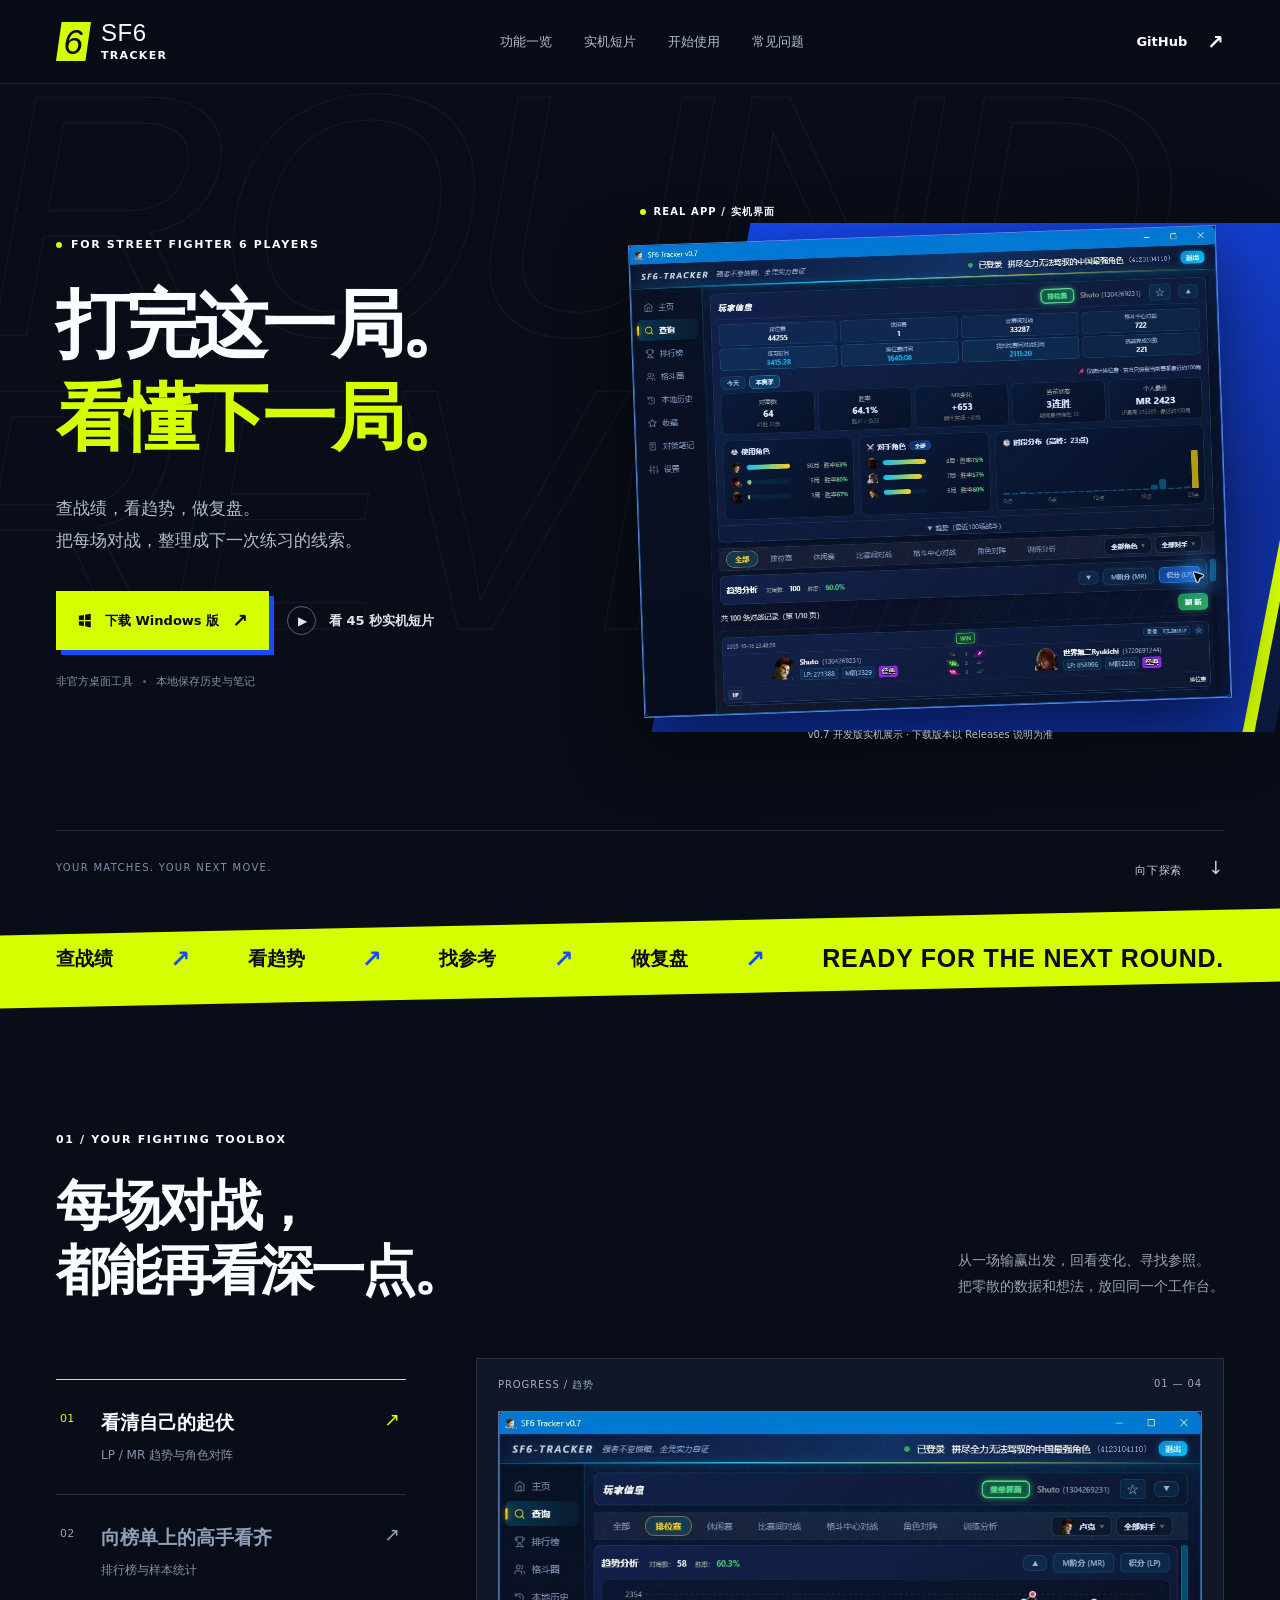
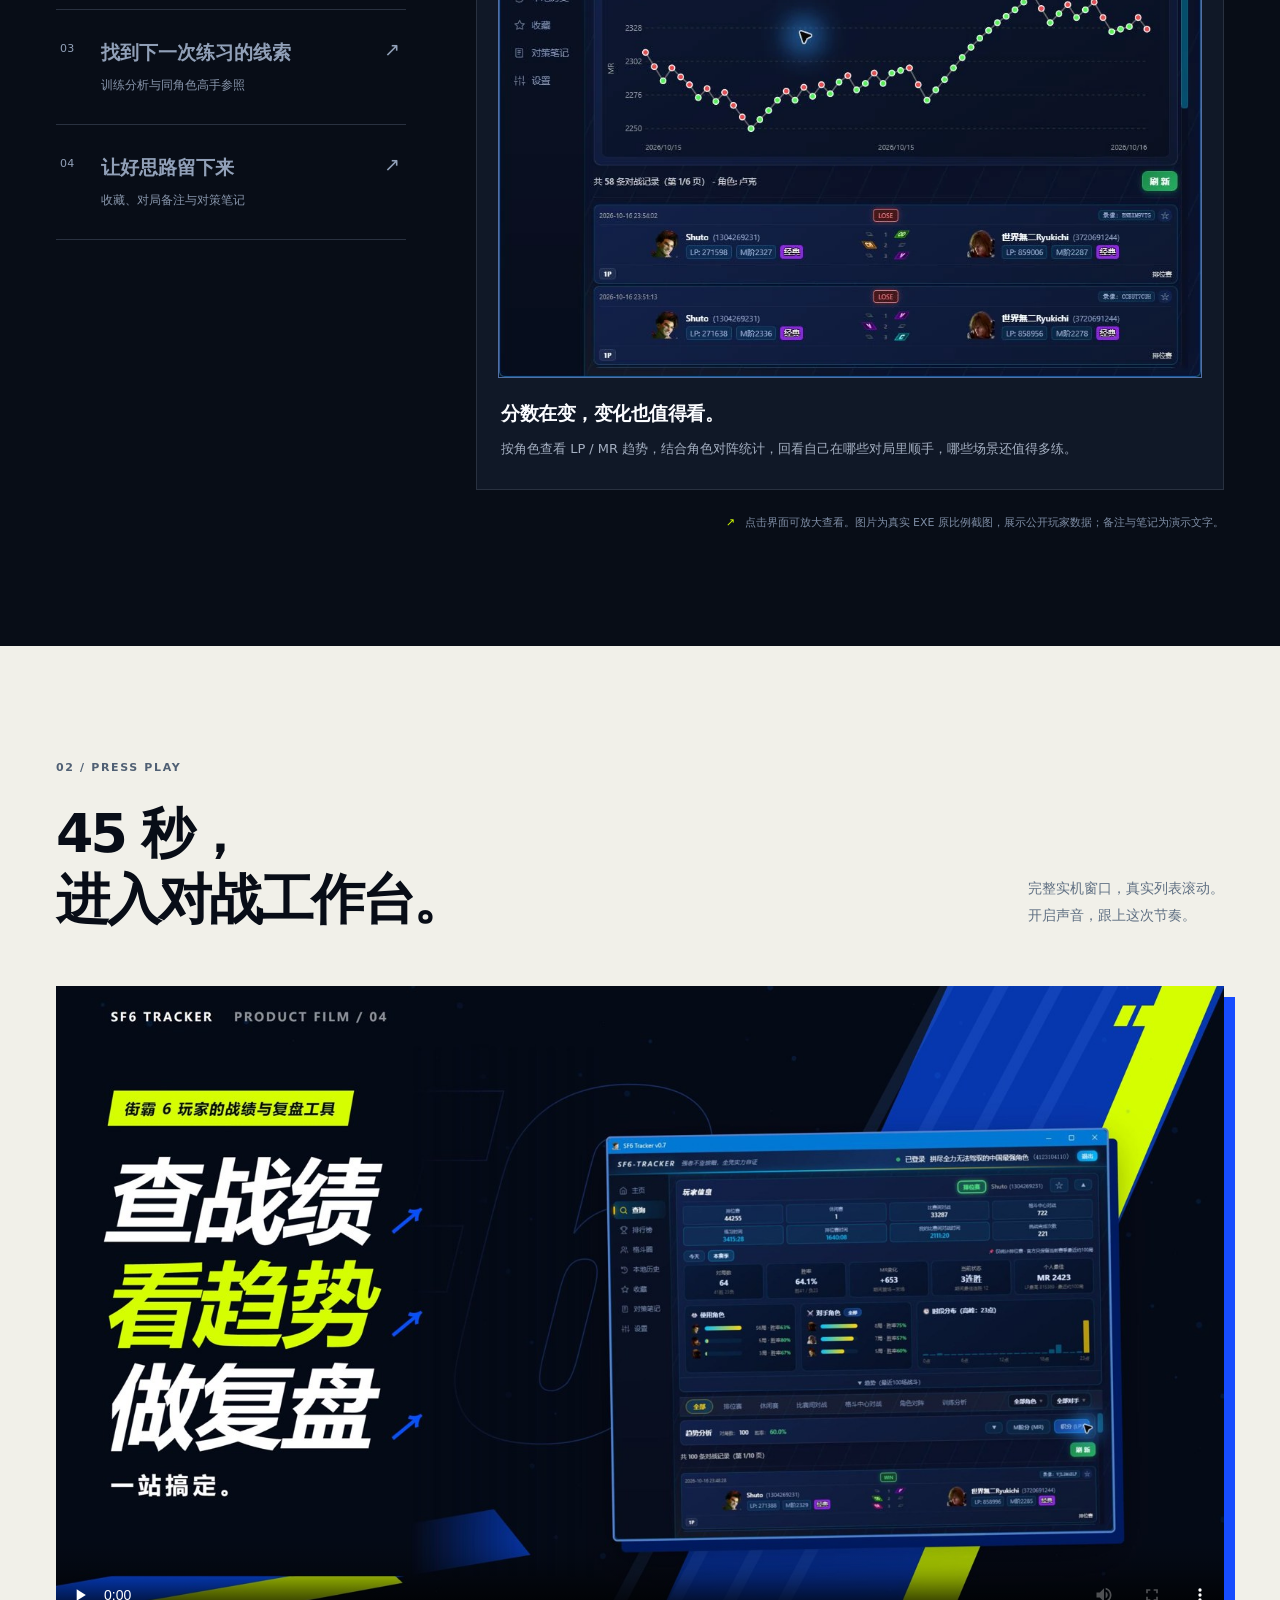
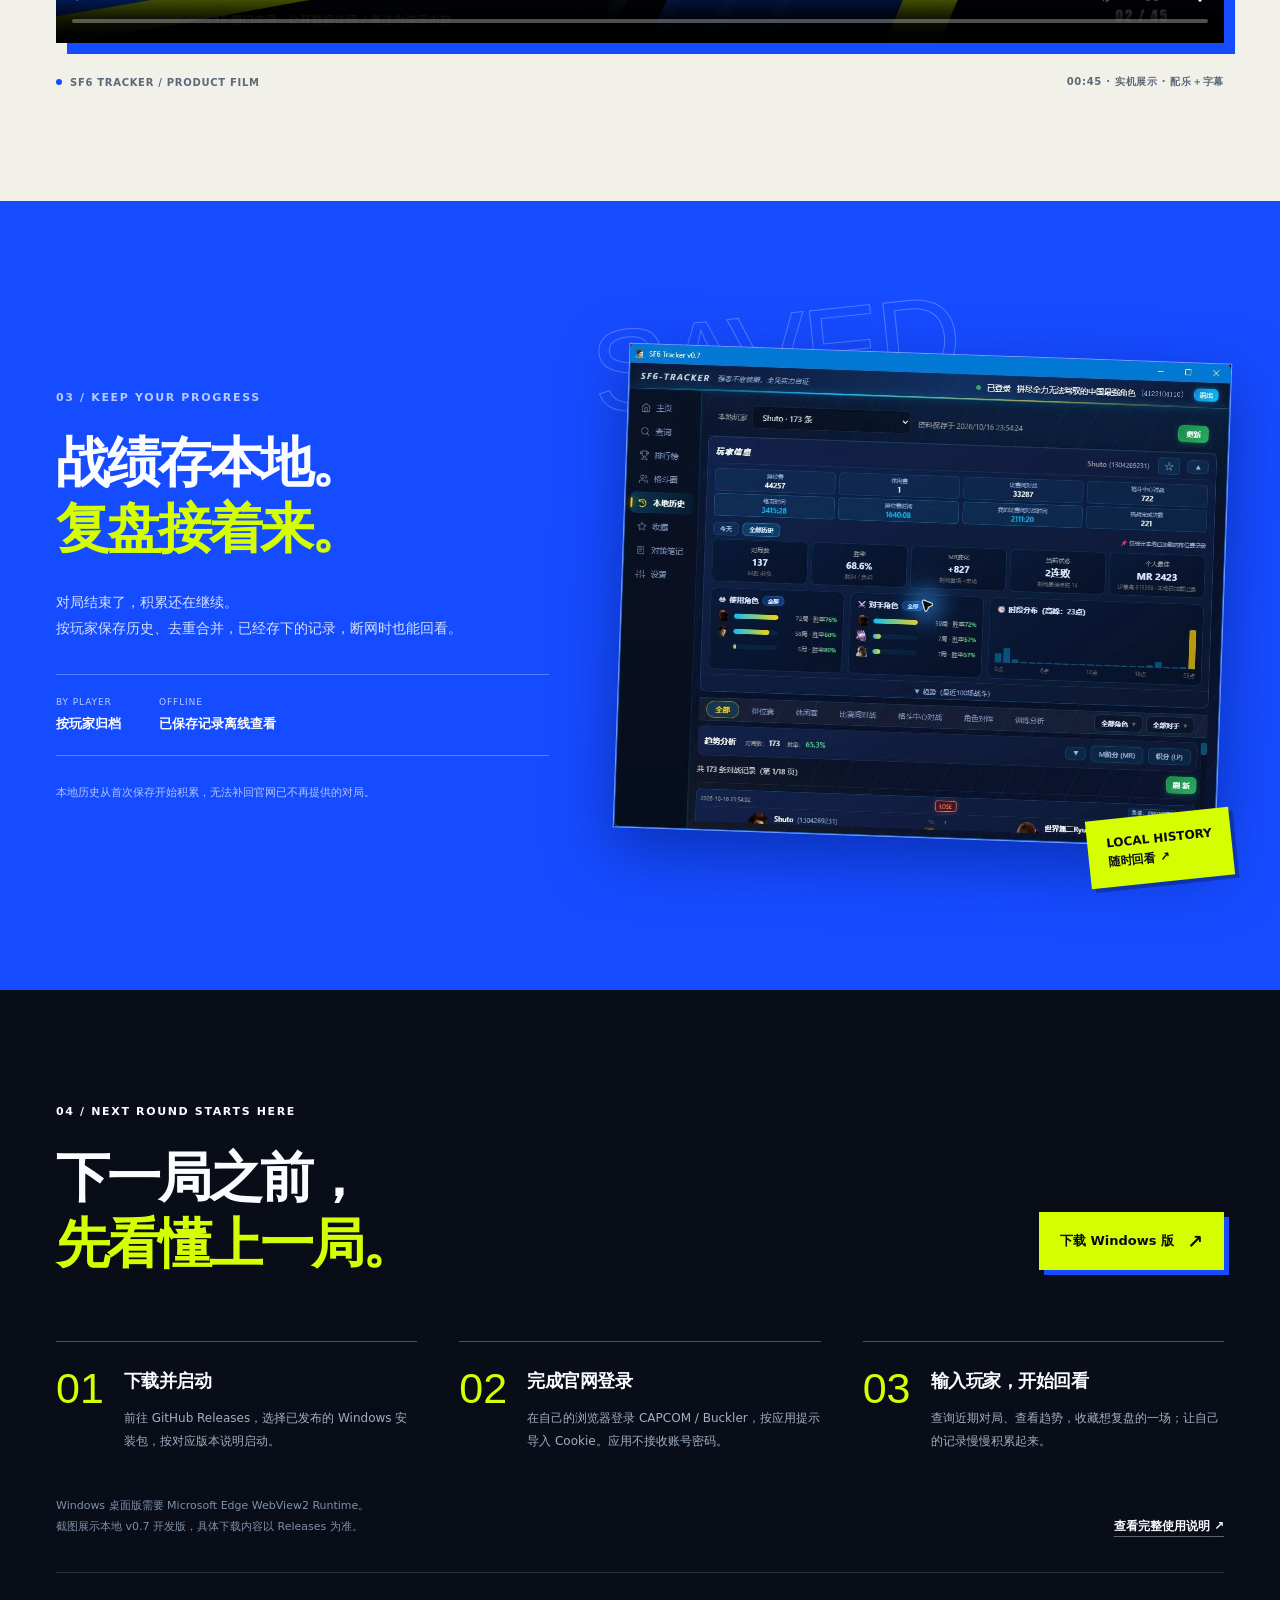
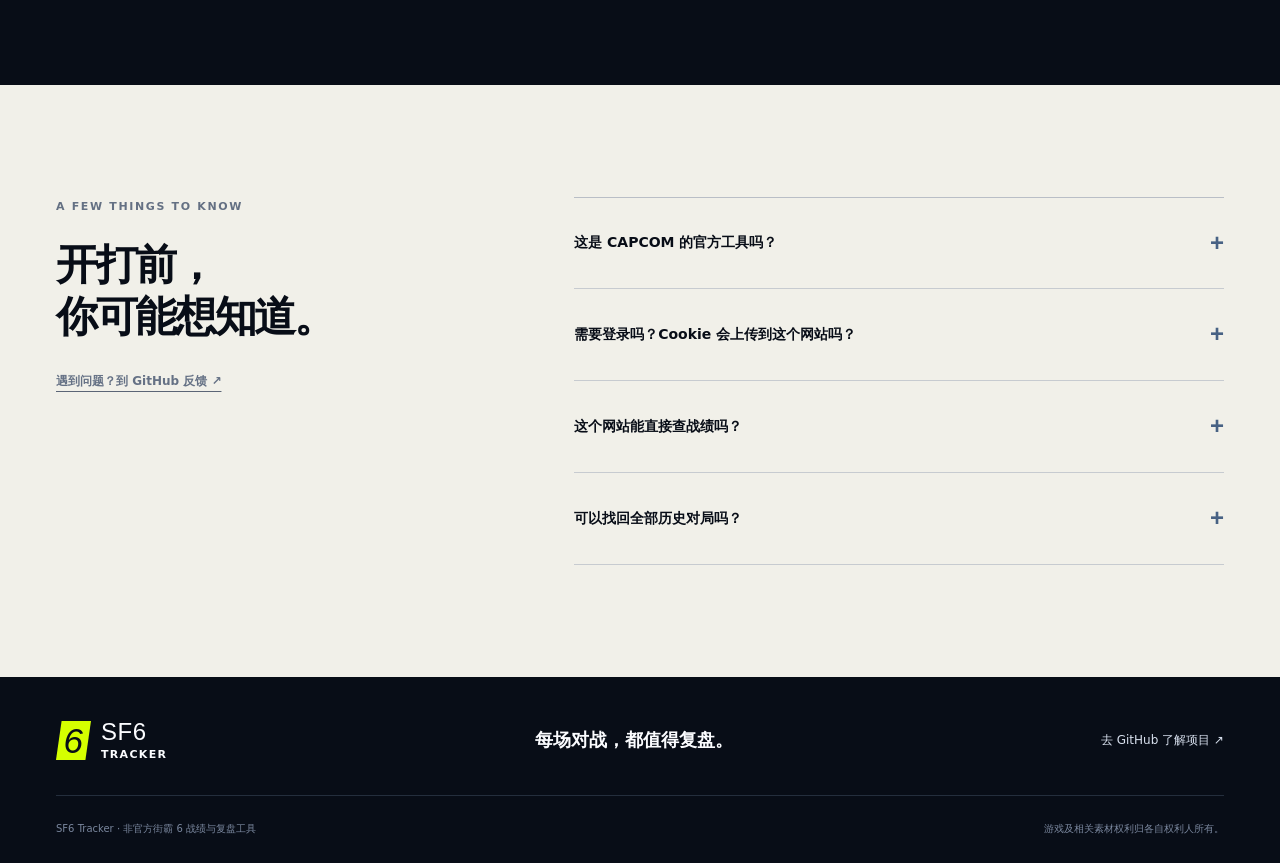
==== site/index.html @ 82962c9c "feat(site): 新增静态官网与部署配置" ====
<!doctype html>
<html lang="zh-CN">
<head>
  <meta charset="utf-8">
  <meta name="viewport" content="width=device-width, initial-scale=1">
  <meta name="color-scheme" content="dark light">
  <meta name="theme-color" content="#080d17">
  <title>SF6 Tracker — 每场对战，都值得复盘</title>
  <meta name="description" content="为街头霸王 6 玩家打造的非官方战绩查询与复盘工具。查看对局、LP/MR 趋势与排行榜，保存本地历史，用收藏和对策笔记整理下一次练习。">
  <meta property="og:type" content="website">
  <meta property="og:title" content="SF6 Tracker — 每场对战，都值得复盘">
  <meta property="og:description" content="查战绩，看趋势，做复盘。一处整理你的街霸 6 对战。">
  <meta property="og:image" content="./assets/share.jpg">
  <link rel="icon" type="image/svg+xml" href="./assets/mark.svg">
  <link rel="stylesheet" href="./styles.css">
  <script src="./app.js" defer></script>
</head>
<body>
  <a class="skip-link" href="#main">跳到正文</a>
  <header class="header">
    <div class="container header-inner">
      <a class="brand" href="#" aria-label="SF6 Tracker 首页"><span class="brand-mark" aria-hidden="true">6</span><span>SF6<span class="brand-second">TRACKER</span></span></a>
      <button class="menu-toggle" type="button" aria-controls="navigation" aria-expanded="false" aria-label="打开导航"><span></span><span></span></button>
      <nav id="navigation" class="navigation" aria-label="主导航">
        <a href="#features">功能一览</a><a href="#film">实机短片</a><a href="#start">开始使用</a><a href="#faq">常见问题</a>
      </nav>
      <a class="header-github external" href="https://github.com/HuuuugePony/sf6-tracker" target="_blank" rel="noopener noreferrer">GitHub <span aria-hidden="true">↗</span></a>
    </div>
  </header>

  <main id="main">
    <section class="hero section-dark" aria-labelledby="hero-title">
      <div class="hero-type" aria-hidden="true">ROUND<br>REVIEW.</div>
      <div class="container hero-grid">
        <div class="hero-copy">
          <p class="eyebrow"><span class="status-dot"></span> FOR STREET FIGHTER 6 PLAYERS</p>
          <h1 id="hero-title">打完这一局。<br><span>看懂下一局。</span></h1>
          <p class="hero-description">查战绩，看趋势，做复盘。<br>把每场对战，整理成下一次练习的线索。</p>
          <div class="hero-actions"><a class="button button-yellow" href="https://github.com/HuuuugePony/sf6-tracker/releases/latest" target="_blank" rel="noopener noreferrer"><svg viewBox="0 0 24 24" aria-hidden="true"><path d="M3 4.5 11 3v8H3zm10-1.8L22 1v10h-9zM3 13h8v8l-8-1.5zm10 0h9v10l-9-1.7z"/></svg>下载 Windows 版 <span aria-hidden="true">↗</span></a><a class="button button-plain" href="#film"><span class="play-icon" aria-hidden="true">▶</span> 看 45 秒实机短片</a></div>
          <p class="hero-meta">非官方桌面工具 <i></i> 本地保存历史与笔记</p>
        </div>
        <div class="hero-product">
          <div class="product-backplate" aria-hidden="true"></div>
          <span class="product-label"><span class="status-dot"></span> REAL APP / 实机界面</span>
          <button class="screenshot-button hero-shot" type="button" data-zoom="overview" aria-label="放大查看完整的 SF6 Tracker 战绩界面"><img src="./assets/overview.webp" alt="SF6 Tracker 真实桌面窗口，展示公开玩家概览、胜率、角色对阵与近期对局" width="986" height="793" fetchpriority="high"><span class="zoom-hint">查看完整界面 <span aria-hidden="true">↗</span></span></button>
          <p class="product-caption">v0.7 开发版实机展示 · 下载版本以 Releases 说明为准</p>
        </div>
      </div>
      <div class="hero-bottom container"><span>YOUR MATCHES. YOUR NEXT MOVE.</span><a href="#features">向下探索 <span aria-hidden="true">↓</span></a></div>
    </section>

    <div class="feature-strip" aria-label="核心功能"><div class="container strip-inner"><span>查战绩</span><b aria-hidden="true">↗</b><span>看趋势</span><b aria-hidden="true">↗</b><span>找参考</span><b aria-hidden="true">↗</b><span>做复盘</span><b aria-hidden="true">↗</b><span class="strip-latin">READY FOR THE NEXT ROUND.</span></div></div>

    <section id="features" class="features section-dark section-space" aria-labelledby="features-title">
      <div class="container">
        <div class="section-heading"><div><p class="eyebrow">01 / YOUR FIGHTING TOOLBOX</p><h2 id="features-title">每场对战，<br>都能再看深一点。</h2></div><p class="section-intro">从一场输赢出发，回看变化、寻找参照。<br>把零散的数据和想法，放回同一个工作台。</p></div>
        <div class="showcase-grid">
          <div class="feature-tabs" role="tablist" aria-label="探索产品功能" aria-orientation="vertical">
            <button id="tab-trend" class="feature-tab active" role="tab" aria-selected="true" aria-controls="panel-trend" data-feature="trend"><span class="tab-number">01</span><span><strong>看清自己的起伏</strong><small>LP / MR 趋势与角色对阵</small></span><span class="tab-arrow" aria-hidden="true">↗</span></button>
            <button id="tab-ranking" class="feature-tab" role="tab" aria-selected="false" aria-controls="panel-ranking" data-feature="ranking" tabindex="-1"><span class="tab-number">02</span><span><strong>向榜单上的高手看齐</strong><small>排行榜与样本统计</small></span><span class="tab-arrow" aria-hidden="true">↗</span></button>
            <button id="tab-analysis" class="feature-tab" role="tab" aria-selected="false" aria-controls="panel-analysis" data-feature="analysis" tabindex="-1"><span class="tab-number">03</span><span><strong>找到下一次练习的线索</strong><small>训练分析与同角色高手参照</small></span><span class="tab-arrow" aria-hidden="true">↗</span></button>
            <button id="tab-notes" class="feature-tab" role="tab" aria-selected="false" aria-controls="panel-notes" data-feature="notes" tabindex="-1"><span class="tab-number">04</span><span><strong>让好思路留下来</strong><small>收藏、对局备注与对策笔记</small></span><span class="tab-arrow" aria-hidden="true">↗</span></button>
          </div>
          <div class="feature-stage">
            <article id="panel-trend" class="feature-panel" role="tabpanel" aria-labelledby="tab-trend"><div class="panel-topline"><span>PROGRESS / 趋势</span><span>01 — 04</span></div><button class="screenshot-button" data-zoom="trend" aria-label="放大查看完整的 MR 趋势界面"><img src="./assets/trend.webp" alt="实际 EXE 中按卢克角色筛选的排位 MR 曲线，包含真实起伏" width="986" height="793" loading="lazy"></button><div class="panel-description"><h3>分数在变，变化也值得看。</h3><p>按角色查看 LP / MR 趋势，结合角色对阵统计，回看自己在哪些对局里顺手，哪些场景还值得多练。</p></div></article>
            <article id="panel-ranking" class="feature-panel" role="tabpanel" aria-labelledby="tab-ranking" hidden><div class="panel-topline"><span>RANKING / 榜单</span><span>02 — 04</span></div><button class="screenshot-button" data-zoom="ranking-top" aria-label="放大查看完整的排行榜界面"><img src="./assets/ranking-top.webp" alt="加载完整称号横幅、国旗、头像和 LEGEND 徽章的真实排行榜" width="986" height="793" loading="lazy"></button><div class="panel-description"><h3>找高手，也找一个参考方向。</h3><p>浏览排行榜、切换角色，查看采集样本的 MR 分布与角色占比。样本说明保留在界面里，参考有来处。</p></div></article>
            <article id="panel-analysis" class="feature-panel" role="tabpanel" aria-labelledby="tab-analysis" hidden><div class="panel-topline"><span>REVIEW / 复盘线索</span><span>03 — 04</span></div><button class="screenshot-button" data-zoom="analysis" aria-label="放大查看完整的训练分析界面"><img src="./assets/analysis.webp" alt="真实训练分析窗口，展示近期表现与已完成加载的 3 位同角色高手参照" width="986" height="793" loading="lazy"></button><div class="panel-description"><h3>下一次练什么，从这里找线索。</h3><p>结合近期表现、常见败局和同角色高手参照，确定自己想回看的问题。也可以抽一场败局，加入待复盘。</p></div></article>
            <article id="panel-notes" class="feature-panel" role="tabpanel" aria-labelledby="tab-notes" hidden><div class="panel-topline"><span>NOTES / 对策笔记</span><span>04 — 04</span></div><button class="screenshot-button" data-zoom="notes" aria-label="放大查看完整的对策笔记界面"><img src="./assets/notes.webp" alt="真实对策笔记界面，展示明确标注为宣传片演示的卢克对肯笔记" width="986" height="793" loading="lazy"></button><div class="panel-description"><h3>复盘时想到的，下次还能找到。</h3><p>收藏关键对局、留下备注，再按“我的角色 → 对手角色”整理对策笔记。输入自动保存，笔记支持导入导出。</p></div></article>
          </div>
        </div>
        <p class="capture-note"><span aria-hidden="true">↗</span> 点击界面可放大查看。图片为真实 EXE 原比例截图，展示公开玩家数据；备注与笔记为演示文字。</p>
      </div>
    </section>

    <section id="film" class="film section-space" aria-labelledby="film-title">
      <div class="container">
        <div class="section-heading"><div><p class="eyebrow">02 / PRESS PLAY</p><h2 id="film-title">45 秒，<br>进入对战工作台。</h2></div><p class="section-intro">完整实机窗口，真实列表滚动。<br>开启声音，跟上这次节奏。</p></div>
        <div class="film-player"><video id="promo-video" controls playsinline preload="none" poster="./assets/film-poster.jpg" aria-label="SF6 Tracker 45 秒实机宣传片"><source src="./media/promo.mp4" type="video/mp4">你的浏览器不支持视频播放。<a href="./media/promo.mp4">下载宣传片</a></video></div>
        <div class="film-caption"><span><span class="status-dot"></span> SF6 TRACKER / PRODUCT FILM</span><span>00:45 · 实机展示 · 配乐＋字幕</span></div>
      </div>
    </section>

    <section class="archive section-space" aria-labelledby="archive-title">
      <div class="container archive-grid">
        <div class="archive-copy"><p class="eyebrow">03 / KEEP YOUR PROGRESS</p><h2 id="archive-title">战绩存本地。<br><span>复盘接着来。</span></h2><p>对局结束了，积累还在继续。<br>按玩家保存历史、去重合并，已经存下的记录，断网时也能回看。</p><div class="archive-details"><div><span>BY PLAYER</span><strong>按玩家归档</strong></div><div><span>OFFLINE</span><strong>已保存记录离线查看</strong></div></div><p class="archive-note">本地历史从首次保存开始积累，无法补回官网已不再提供的对局。</p></div>
        <div class="archive-visual"><span class="archive-watermark" aria-hidden="true">SAVED.</span><button class="screenshot-button archive-shot" data-zoom="history" aria-label="放大查看完整的本地历史界面"><img src="./assets/history.webp" alt="实际本地历史窗口，展示按玩家保存的对局与资料" width="986" height="793" loading="lazy"></button><span class="archive-stamp">LOCAL HISTORY<br>随时回看 ↗</span></div>
      </div>
    </section>

    <section id="start" class="start section-dark section-space" aria-labelledby="start-title">
      <div class="container">
        <div class="section-heading"><div><p class="eyebrow">04 / NEXT ROUND STARTS HERE</p><h2 id="start-title">下一局之前，<br><span>先看懂上一局。</span></h2></div><a class="button button-yellow" href="https://github.com/HuuuugePony/sf6-tracker/releases/latest" target="_blank" rel="noopener noreferrer">下载 Windows 版 <span aria-hidden="true">↗</span></a></div>
        <ol class="steps"><li><span class="step-number">01</span><div><h3>下载并启动</h3><p>前往 GitHub Releases，选择已发布的 Windows 安装包，按对应版本说明启动。</p></div></li><li><span class="step-number">02</span><div><h3>完成官网登录</h3><p>在自己的浏览器登录 CAPCOM / Buckler，按应用提示导入 Cookie。应用不接收账号密码。</p></div></li><li><span class="step-number">03</span><div><h3>输入玩家，开始回看</h3><p>查询近期对局、查看趋势，收藏想复盘的一场；让自己的记录慢慢积累起来。</p></div></li></ol>
        <div class="start-bottom"><p>Windows 桌面版需要 Microsoft Edge WebView2 Runtime。<br>截图展示本地 v0.7 开发版，具体下载内容以 Releases 为准。</p><a class="text-link" href="https://github.com/HuuuugePony/sf6-tracker#usage" target="_blank" rel="noopener noreferrer">查看完整使用说明 <span aria-hidden="true">↗</span></a></div>
      </div>
    </section>

    <section id="faq" class="faq section-space" aria-labelledby="faq-title">
      <div class="container faq-grid"><div><p class="eyebrow">A FEW THINGS TO KNOW</p><h2 id="faq-title">开打前，<br>你可能想知道。</h2><a class="text-link" href="https://github.com/HuuuugePony/sf6-tracker/issues" target="_blank" rel="noopener noreferrer">遇到问题？到 GitHub 反馈 ↗</a></div><div class="faq-list">
        <details><summary>这是 CAPCOM 的官方工具吗？<span aria-hidden="true">+</span></summary><p>SF6 Tracker 是独立开发的非官方工具，与 CAPCOM 无隶属关系。《街头霸王 6》及相关游戏素材的权利归各自权利人所有。</p></details>
        <details><summary>需要登录吗？Cookie 会上传到这个网站吗？<span aria-hidden="true">+</span></summary><p>查询官网数据需要在应用内导入 Buckler 登录 Cookie。这个网站只负责介绍和下载，不收集 Cookie。Cookie 属于登录凭证，请不要分享；应用默认按会话保存，主动选择“记住登录”后会写入本机未加密存储。</p></details>
        <details><summary>这个网站能直接查战绩吗？<span aria-hidden="true">+</span></summary><p>这里是 SF6 Tracker 的介绍与下载入口。下载桌面应用后，在自己的电脑上登录、查询和整理记录。网站上的截图与视频只是产品展示。</p></details>
        <details><summary>可以找回全部历史对局吗？<span aria-hidden="true">+</span></summary><p>官网只提供近期对局窗口。本地历史从首次保存起积累，并按玩家归档；无法补回官网已不再提供的旧对局。已经保存的记录可以离线查看。</p></details>
      </div></div>
    </section>
  </main>

  <footer class="footer section-dark"><div class="container"><div class="footer-top"><a class="brand" href="#" aria-label="返回 SF6 Tracker 首页"><span class="brand-mark" aria-hidden="true">6</span><span>SF6<span class="brand-second">TRACKER</span></span></a><p>每场对战，都值得复盘。</p><a href="https://github.com/HuuuugePony/sf6-tracker" target="_blank" rel="noopener noreferrer">去 GitHub 了解项目 ↗</a></div><div class="footer-bottom"><span>SF6 Tracker · 非官方街霸 6 战绩与复盘工具</span><span>游戏及相关素材权利归各自权利人所有。</span></div></div></footer>

  <dialog class="image-dialog" aria-label="完整实机截图"><div class="dialog-toolbar"><span id="dialog-caption">完整实机窗口</span><button class="dialog-close" type="button" aria-label="关闭完整截图">关闭 <span aria-hidden="true">×</span></button></div><img id="dialog-image" alt=""><p>真实 EXE 截图 · 保留原窗口比例</p></dialog>
</body>
</html>
---- site/styles.css ----
:root{--ink:#080d17;--ink-soft:#101827;--paper:#f1f0e9;--white:#fbfcff;--muted:#9aa4b5;--line:#293140;--blue:#164cff;--yellow:#d5ff00;--max:1280px;--font:"Microsoft YaHei","PingFang SC","Noto Sans CJK SC",system-ui,sans-serif}
*{box-sizing:border-box}html{scroll-behavior:smooth;scroll-padding-top:100px}body{margin:0;background:var(--ink);color:var(--white);font-family:var(--font);-webkit-font-smoothing:antialiased}button,a{-webkit-tap-highlight-color:transparent}a{color:inherit;text-decoration:none}button{font:inherit}button,a,summary{touch-action:manipulation}button{cursor:pointer}button:disabled{cursor:wait}img,video{display:block;max-width:100%}button:focus-visible,a:focus-visible,summary:focus-visible{outline:3px solid #5984ff;outline-offset:6px}h1,h2,h3,p{margin:0}h1,h2{font-weight:900;letter-spacing:-.055em;line-height:1.22}h2{font-size:clamp(2.1rem,4.2vw,3.6rem)}h3{letter-spacing:-.025em}::selection{color:var(--ink);background:var(--yellow)}[hidden]{display:none!important}.container{width:min(var(--max),calc(100% - 112px));margin-inline:auto}.section-dark{background:var(--ink);color:var(--white)}.section-space{padding-block:112px}.eyebrow{font-size:11px;letter-spacing:.15em;font-weight:700;line-height:1.8;display:flex;align-items:center;gap:9px;margin-bottom:23px}.status-dot{display:inline-block;flex:none;width:6px;height:6px;border-radius:50%;background:var(--yellow)}.skip-link{position:fixed;z-index:200;top:10px;left:12px;background:var(--yellow);color:var(--ink);padding:12px 20px;transform:translateY(-150%)}.skip-link:focus{transform:translateY(0)}
.header{position:sticky;z-index:30;top:0;background:#080d17ed;border-bottom:1px solid #ffffff14;backdrop-filter:blur(16px)}.header-inner{height:83px;display:flex;align-items:center;justify-content:space-between;gap:40px}.brand{display:inline-flex;gap:10px;align-items:center;flex:none;font-family:Impact,"Arial Black",sans-serif;font-size:24px;line-height:.95;letter-spacing:.02em}.brand-mark{font-style:italic;background:var(--yellow);color:var(--ink);width:35px;height:39px;display:grid;place-items:center;font-size:35px;clip-path:polygon(16% 0,100% 0,84% 100%,0 100%)}.brand-second{font-size:11px;font-family:var(--font);font-weight:800;letter-spacing:.12em;display:block;margin-top:6px}.navigation{display:flex;gap:32px;font-size:13px;color:#b4bdcd}.navigation a:hover,.header-github:hover{color:var(--yellow)}.header-github{font-size:13px;font-weight:700;display:flex;gap:20px;align-items:center}.header-github span{font-size:20px}.menu-toggle{display:none}
.hero{position:relative;overflow:hidden;padding-top:80px}.hero-type{position:absolute;right:0;top:-15px;color:transparent;-webkit-text-stroke:1px #26334a61;font:clamp(180px,27vw,420px)/.85 Impact,"Arial Black",sans-serif;letter-spacing:-.05em;pointer-events:none;user-select:none;transform:skew(-10deg)}.hero-grid{position:relative;display:grid;grid-template-columns:.95fr 1.05fr;gap:26px;align-items:center;min-height:620px}.hero-copy{position:relative;z-index:2;padding-bottom:24px}.hero h1{font-size:clamp(48px,5.8vw,80px);line-height:1.26;letter-spacing:-.07em;white-space:nowrap}.hero h1 span{color:var(--yellow)}.hero-description{font-size:17px;line-height:1.9;color:#b3bdce;margin-top:27px}.hero-actions{display:flex;align-items:center;gap:18px;flex-wrap:wrap;margin-top:35px}.button{min-height:51px;padding:15px 21px;display:inline-flex;align-items:center;justify-content:center;gap:13px;font-size:13px;font-weight:800;line-height:1.5;transition:transform .2s,background .2s,color .2s}.button:hover{transform:translateY(-3px)}.button-yellow{color:var(--ink);background:var(--yellow);box-shadow:5px 5px 0 #164cff}.button-yellow:hover{background:#e2ff54}.button-yellow svg{width:15px;height:15px;fill:currentColor}.button-yellow>span:last-child{font-size:19px}.button-plain{padding-inline:0;color:#e0e4eb}.button-plain:hover{color:var(--yellow)}.play-icon{font-size:12px;display:inline-grid;place-items:center;width:29px;height:29px;border:1px solid #586172;border-radius:50%;padding-left:2px}.hero-meta{display:flex;gap:10px;align-items:center;font-size:11px;color:#8592a7;margin-top:24px}.hero-meta i{height:3px;width:3px;background:#56637a;border-radius:50%}.hero-product{position:relative;padding-block:42px 12px;margin-left:12px;min-width:0}.product-backplate{position:absolute;inset:30px -80px 24px 65px;transform:skew(-11deg);background:linear-gradient(155deg,#1749ef,#1030a1 70%);border-right:12px solid var(--yellow);box-shadow:20px 0 0 #19379952}.product-label{position:absolute;z-index:2;top:12px;left:4px;font-size:10px;letter-spacing:.11em;display:flex;gap:7px;align-items:center;font-weight:700}.screenshot-button{display:block;width:100%;padding:0;border:0;background:transparent;color:inherit;text-align:inherit;position:relative}.screenshot-button img{width:100%;height:auto;object-fit:contain}.hero-shot{transform:rotate(-2deg);border:1px solid #6387db;box-shadow:0 24px 70px #0008}.zoom-hint{position:absolute;right:10px;bottom:10px;font-size:10px;padding:9px 12px;background:#080d17e8;border:1px solid #64728a;opacity:0;transition:opacity .2s}.screenshot-button:hover .zoom-hint,.screenshot-button:focus-visible .zoom-hint{opacity:1}.product-caption{position:relative;font-size:10px;text-align:center;line-height:1.7;margin-top:19px;color:#b2bfd6}.hero-bottom{position:relative;display:flex;justify-content:space-between;align-items:center;font-size:10px;letter-spacing:.13em;color:#8190a9;border-top:1px solid #ffffff1f;padding-block:26px;margin-top:46px}.hero-bottom a{color:#c9d0dd;font-size:11px;letter-spacing:.06em}.hero-bottom a span{display:inline-block;margin-left:22px;font-size:18px}
.feature-strip{background:var(--yellow);color:var(--ink);overflow:hidden;transform:skewY(-1.2deg);position:relative;z-index:3;margin-top:18px}.strip-inner{display:flex;gap:36px;align-items:center;justify-content:space-between;white-space:nowrap;padding-block:22px;font-size:19px;font-weight:900;transform:skewY(1.2deg)}.strip-inner b{color:var(--blue);font-size:24px}.strip-latin{font-family:Impact,"Arial Black",sans-serif;letter-spacing:.03em;font-size:25px}
.features{padding-top:135px}.section-heading{display:flex;justify-content:space-between;gap:40px;align-items:flex-end;margin-bottom:54px}.section-intro{font-size:14px;line-height:1.9;color:var(--muted);padding-bottom:4px}.showcase-grid{display:grid;grid-template-columns:350px 1fr;gap:70px;align-items:start}.feature-tabs{display:flex;flex-direction:column;padding-top:21px}.feature-tab{color:#91a0b8;background:transparent;border:0;border-top:1px solid var(--line);padding:28px 4px;display:grid;grid-template-columns:27px 1fr 18px;gap:14px;align-items:start;text-align:left;transition:color .2s}.feature-tab:last-child{border-bottom:1px solid var(--line)}.feature-tab.active{color:var(--white);border-top-color:var(--yellow)}.tab-number{font-size:11px;line-height:2;letter-spacing:.03em}.feature-tab strong{display:block;font-size:19px;font-weight:800;line-height:1.5}.feature-tab small{display:block;font-size:12px;line-height:1.7;margin-top:9px;font-weight:400;color:#8795ab}.tab-arrow{font-size:19px}.feature-tab.active .tab-number,.feature-tab.active .tab-arrow{color:var(--yellow)}.feature-tab:hover{color:var(--white)}.feature-stage{background:#101827;border:1px solid var(--line);padding:19px 21px 0;min-width:0}.panel-topline{display:flex;justify-content:space-between;font-size:10px;letter-spacing:.09em;color:#9daec6;margin-bottom:19px}.feature-stage .screenshot-button{border:1px solid #526fa4}.panel-description{padding:23px 3px 28px}.panel-description h3{font-size:19px}.panel-description p{font-size:13px;color:#a4afc1;line-height:1.9;margin-top:10px;max-width:600px}.capture-note{font-size:11px;color:#7e8da5;line-height:1.9;margin-top:23px;text-align:right}.capture-note span{color:var(--yellow);margin-right:6px}
.film{color:var(--ink);background:var(--paper);position:relative}.film .eyebrow{color:#506074}.film .section-intro{color:#607083}.film-player{box-shadow:11px 11px 0 var(--blue);background:var(--ink);position:relative}.film video{width:100%;height:auto;aspect-ratio:16/9;background:var(--ink)}.film-caption{display:flex;justify-content:space-between;gap:20px;margin-top:32px;font-size:10px;font-weight:700;letter-spacing:.07em;color:#5c687b}.film-caption>span:first-child{display:flex;gap:8px;align-items:center}.film-caption .status-dot{background:var(--blue)}
.archive{overflow:hidden;background:var(--blue);color:var(--white)}.archive-grid{display:grid;grid-template-columns:.9fr 1.1fr;gap:72px;align-items:center}.archive h2 span{color:var(--yellow)}.archive .eyebrow{color:#b6caff}.archive-copy>p:not(.eyebrow){font-size:14px;line-height:1.9;margin-top:27px;color:#d4e0ff}.archive-details{display:flex;gap:38px;border-top:1px solid #ffffff4a;border-bottom:1px solid #ffffff4a;padding-block:22px;margin-top:32px}.archive-details span{display:block;font-size:9px;letter-spacing:.1em;color:#b8cdff}.archive-details strong{display:block;font-size:13px;margin-top:8px}.archive-copy .archive-note{font-size:11px!important;color:#b2c7ff!important;max-width:360px}.archive-visual{position:relative;padding-block:40px}.archive-watermark{position:absolute;left:-30px;top:-12px;color:transparent;-webkit-text-stroke:1px #ffffff44;font:116px/.9 Impact,"Arial Black",sans-serif;letter-spacing:-.03em;transform:rotate(-6deg)}.archive-shot{position:relative;transform:rotate(2deg);box-shadow:0 22px 60px #001b7a88;border:1px solid #799aff}.archive-stamp{position:absolute;bottom:-4px;right:-8px;background:var(--yellow);color:var(--ink);padding:15px 19px;font-size:12px;font-weight:900;line-height:1.6;transform:rotate(-6deg);box-shadow:4px 4px 0 #080d174f}
.start h2 span{color:var(--yellow)}.start .section-heading{margin-bottom:65px}.start .button{margin-bottom:6px}.steps{padding:0;list-style:none;display:grid;grid-template-columns:repeat(3,1fr);gap:42px;margin:0}.steps li{border-top:1px solid #415069;padding-top:25px;display:flex;gap:20px}.step-number{font-family:Impact,"Arial Black",sans-serif;font-size:43px;line-height:1;color:var(--yellow)}.steps h3{font-size:18px;margin-bottom:13px;line-height:1.5}.steps p{color:#a2afc3;font-size:12px;line-height:1.9}.start-bottom{display:flex;justify-content:space-between;align-items:end;gap:30px;margin-top:43px;border-bottom:1px solid #293140;padding-bottom:34px}.start-bottom p{font-size:11px;line-height:1.9;color:#8190a9}.text-link{font-size:12px;font-weight:700;line-height:1.8;text-decoration:underline;text-underline-offset:6px;text-decoration-color:#5b6576}.text-link:hover{color:var(--blue)}.section-dark .text-link:hover{color:var(--yellow)}
.faq{background:var(--paper);color:var(--ink)}.faq-grid{display:grid;grid-template-columns:.8fr 1.2fr;gap:85px}.faq .eyebrow{color:#647083}.faq h2{font-size:clamp(2rem,3.3vw,3rem)}.faq .text-link{display:inline-block;margin-top:28px;color:#657185}.faq-list{border-top:1px solid #b9bec6}.faq details{border-bottom:1px solid #c7cbd0}.faq summary{list-style:none;cursor:pointer;display:flex;align-items:center;justify-content:space-between;gap:20px;padding-block:25px;font-size:14px;font-weight:700;line-height:1.7}.faq summary::-webkit-details-marker{display:none}.faq summary>span{font-family:Arial,sans-serif;font-size:24px;color:#486284;transition:transform .2s}.faq details[open] summary>span{transform:rotate(45deg)}.faq details p{font-size:13px;color:#5a6678;line-height:1.95;margin-bottom:27px;padding-right:20px}
.footer{padding-block:44px 25px}.footer-top{display:flex;justify-content:space-between;align-items:center;gap:30px}.footer-top>p{font-size:18px;font-weight:700}.footer-top>a:last-child{font-size:12px;color:#d8e0ee}.footer-top>a:last-child:hover{color:var(--yellow)}.footer-bottom{display:flex;justify-content:space-between;gap:20px;font-size:10px;color:#7a879e;border-top:1px solid #242e3d;padding-top:24px;margin-top:35px;line-height:1.8}
.image-dialog{max-width:min(1100px,96vw);max-height:96dvh;margin:auto;background:#0e1522;color:var(--white);border:1px solid #4e6284;padding:15px;box-shadow:0 25px 100px #000c;overflow:auto}.image-dialog::backdrop{background:#000d;backdrop-filter:blur(8px)}.dialog-toolbar{display:flex;justify-content:space-between;align-items:center;gap:28px;margin-bottom:13px;font-size:12px;color:#a6b8d3}.dialog-close{border:0;padding:7px 10px;color:var(--white);background:#22314b;font-size:12px;display:flex;gap:18px;align-items:center}.dialog-close span{font-size:20px}.image-dialog>img{width:auto;max-width:100%;height:auto;max-height:76dvh;margin-inline:auto;object-fit:contain}.image-dialog>p{font-size:10px;line-height:1.7;color:#8092af;text-align:center;margin-top:12px}body.dialog-open{overflow:hidden}
@media(min-width:1600px){.hero-grid{min-height:680px}.hero{padding-top:94px}}
@media(max-width:1160px){.container{width:calc(100% - 72px)}.header-inner{gap:20px}.navigation{gap:22px}.hero{padding-top:57px}.hero-grid{min-height:540px;gap:18px}.hero h1{font-size:clamp(42px,6vw,66px)}.hero-description{font-size:15px}.hero-actions{gap:14px}.button{padding:13px 16px;font-size:12px}.hero-actions .button-plain{padding-inline:0}.hero-meta{font-size:10px}.strip-inner{gap:20px;font-size:17px}.strip-latin{font-size:21px}.section-space{padding-block:88px}.showcase-grid{grid-template-columns:300px 1fr;gap:35px}.feature-tab{padding-block:25px}.feature-tab strong{font-size:16px}.archive-grid{gap:43px}.steps{gap:27px}.faq-grid{gap:50px}}
@media(max-width:900px){.hero-grid{grid-template-columns:1fr 1fr;gap:20px}.hero h1{font-size:clamp(38px,5.9vw,53px)}.hero-actions{display:block}.hero-actions .button-plain{margin-top:16px;margin-left:5px}.hero-copy{padding-bottom:0}.hero-product{margin-left:0}.hero-description{font-size:14px}.hero-bottom{margin-top:30px}.strip-latin{display:none}.strip-inner{justify-content:center;gap:32px}.section-heading{gap:30px}.section-intro{font-size:12px}.showcase-grid{grid-template-columns:245px 1fr;gap:28px}.feature-tab{padding-block:22px;grid-template-columns:22px 1fr 12px;gap:8px}.feature-tab strong{font-size:14px}.feature-tab small{font-size:11px}.feature-stage{padding:14px 14px 0}.panel-description h3{font-size:17px}.panel-description p{font-size:12px}.archive-grid{grid-template-columns:1fr 1.05fr;gap:36px}.archive-details{gap:20px}.archive-details strong{font-size:11px}.archive-copy>p:not(.eyebrow){font-size:12px}.steps li{display:block}.step-number{display:block;margin-bottom:18px}.steps h3{font-size:16px}.faq-grid{grid-template-columns:.85fr 1.15fr;gap:35px}.footer-top>p{font-size:15px}}
@media(max-width:700px){.container{width:calc(100% - 40px)}html{scroll-padding-top:86px}.header-inner{height:72px;gap:20px}.brand{font-size:22px;gap:8px}.brand-mark{width:30px;height:35px;font-size:30px}.brand-second{font-size:9px}.header-github{font-size:11px;gap:10px;margin-left:auto}.menu-toggle{display:flex;order:3;flex-direction:column;gap:6px;padding:10px 2px;border:0;background:transparent;width:26px}.menu-toggle span{height:2px;width:22px;display:block;background:var(--white);transition:transform .2s}.menu-toggle[aria-expanded=true] span:first-child{transform:translateY(4px) rotate(45deg)}.menu-toggle[aria-expanded=true] span:last-child{transform:translateY(-4px) rotate(-45deg)}.navigation{display:none;position:absolute;left:0;right:0;top:71px;padding:20px;background:#101827;border-bottom:1px solid var(--line);grid-template-columns:1fr 1fr;gap:0}.navigation.open{display:grid}.navigation a{padding:17px 10px;font-size:14px}.hero{padding-top:48px}.hero-grid{grid-template-columns:1fr;gap:20px;min-height:0}.hero-copy{padding-bottom:12px}.hero .eyebrow{font-size:9px;letter-spacing:.12em;margin-bottom:22px}.hero h1{font-size:clamp(42px,10.7vw,68px);letter-spacing:-.055em;line-height:1.24}.hero-description{font-size:14px;margin-top:22px;line-height:1.85}.hero-actions{display:flex;gap:22px;margin-top:26px}.hero-actions .button-plain{margin:0;padding:8px 0}.button{min-height:48px;font-size:12px}.hero-meta{margin-top:22px;font-size:10px}.hero-product{margin-inline:8px;padding-top:37px}.product-backplate{inset:25px -14px 22px 45px;border-right-width:7px}.product-label{font-size:8px;top:11px}.hero-shot{transform:rotate(-1.5deg)}.product-caption{font-size:9px;margin-top:15px}.hero-bottom{margin-top:31px;padding-block:21px;font-size:8px;letter-spacing:.04em}.hero-bottom a{font-size:9px}.hero-bottom a span{font-size:14px;margin-left:10px}.hero-type{top:55px;right:-95px;font-size:200px}.feature-strip{margin-top:4px}.strip-inner{gap:18px;padding-block:15px;font-size:14px}.strip-inner b{font-size:18px}.strip-inner b:last-of-type{display:none}.section-space{padding-block:65px}.features{padding-top:77px}.section-heading{display:block;margin-bottom:30px}.eyebrow{font-size:9px;margin-bottom:18px}.section-intro{margin-top:23px;font-size:13px}.showcase-grid{display:flex;flex-direction:column;gap:22px}.feature-tabs{display:grid;grid-template-columns:repeat(2,minmax(0,1fr));gap:0 15px;width:100%;padding:0}.feature-tab{padding:18px 0;grid-template-columns:19px 1fr;gap:6px;min-width:0}.feature-tab:last-child{border-bottom:0}.feature-tab strong{font-size:12px}.feature-tab small{font-size:9px;margin-top:5px}.feature-tab .tab-arrow{display:none}.tab-number{font-size:9px;line-height:2}.feature-stage{width:100%;padding:12px 12px 0}.panel-topline{font-size:8px;margin-bottom:13px}.panel-description{padding:20px 2px 23px}.panel-description h3{font-size:17px}.panel-description p{font-size:12px}.capture-note{text-align:left;font-size:9px;line-height:1.9;margin-top:18px}.film-player{box-shadow:6px 6px 0 var(--blue)}.film-caption{font-size:8px;gap:13px;line-height:1.8;margin-top:23px;letter-spacing:0}.film-caption>span:first-child{gap:5px}.film-caption .status-dot{width:4px;height:4px}.archive-grid{grid-template-columns:1fr;gap:25px}.archive-copy>p:not(.eyebrow){font-size:14px}.archive-details{justify-content:flex-start;gap:50px;max-width:390px;margin-top:26px}.archive-details strong{font-size:12px}.archive-copy .archive-note{font-size:10px!important}.archive-visual{margin:5px 10px 10px;padding-block:25px}.archive-watermark{font-size:90px;top:-12px;left:-12px}.archive-stamp{font-size:10px;padding:11px 16px;bottom:-3px;right:-6px}.start .section-heading{margin-bottom:35px}.start .button{margin-top:29px}.steps{grid-template-columns:1fr;gap:26px}.steps li{display:flex;gap:21px;padding-top:23px}.step-number{font-size:35px;margin:0}.steps h3{font-size:17px;margin-bottom:8px}.steps p{font-size:12px}.start-bottom{display:block;margin-top:32px;padding-bottom:27px}.start-bottom p{font-size:10px}.start-bottom a{display:inline-block;margin-top:19px}.faq-grid{grid-template-columns:1fr;gap:32px}.faq h2{font-size:34px}.faq .text-link{font-size:11px;margin-top:22px}.faq summary{font-size:13px;padding-block:21px}.faq details p{font-size:12px}.footer{padding-top:35px}.footer-top{display:grid;grid-template-columns:1fr 1fr;gap:27px 15px}.footer-top>p{font-size:13px;text-align:right}.footer-top>a:last-child{font-size:11px;grid-column:1/-1}.footer-bottom{display:block;margin-top:25px;padding-top:22px;font-size:9px}.footer-bottom span{display:block}.footer-bottom span+span{margin-top:7px}.image-dialog{padding:10px;max-width:96vw}.dialog-toolbar{font-size:10px;gap:15px}.image-dialog>img{max-height:75dvh}.dialog-close{font-size:10px}.zoom-hint{display:none}}
@media(max-width:360px){.strip-inner{gap:10px;font-size:13px}.strip-inner b{font-size:16px}}
@media(prefers-reduced-motion:reduce){html{scroll-behavior:auto}*,*::before,*::after{transition:none!important;animation:none!important}.button:hover{transform:none}}
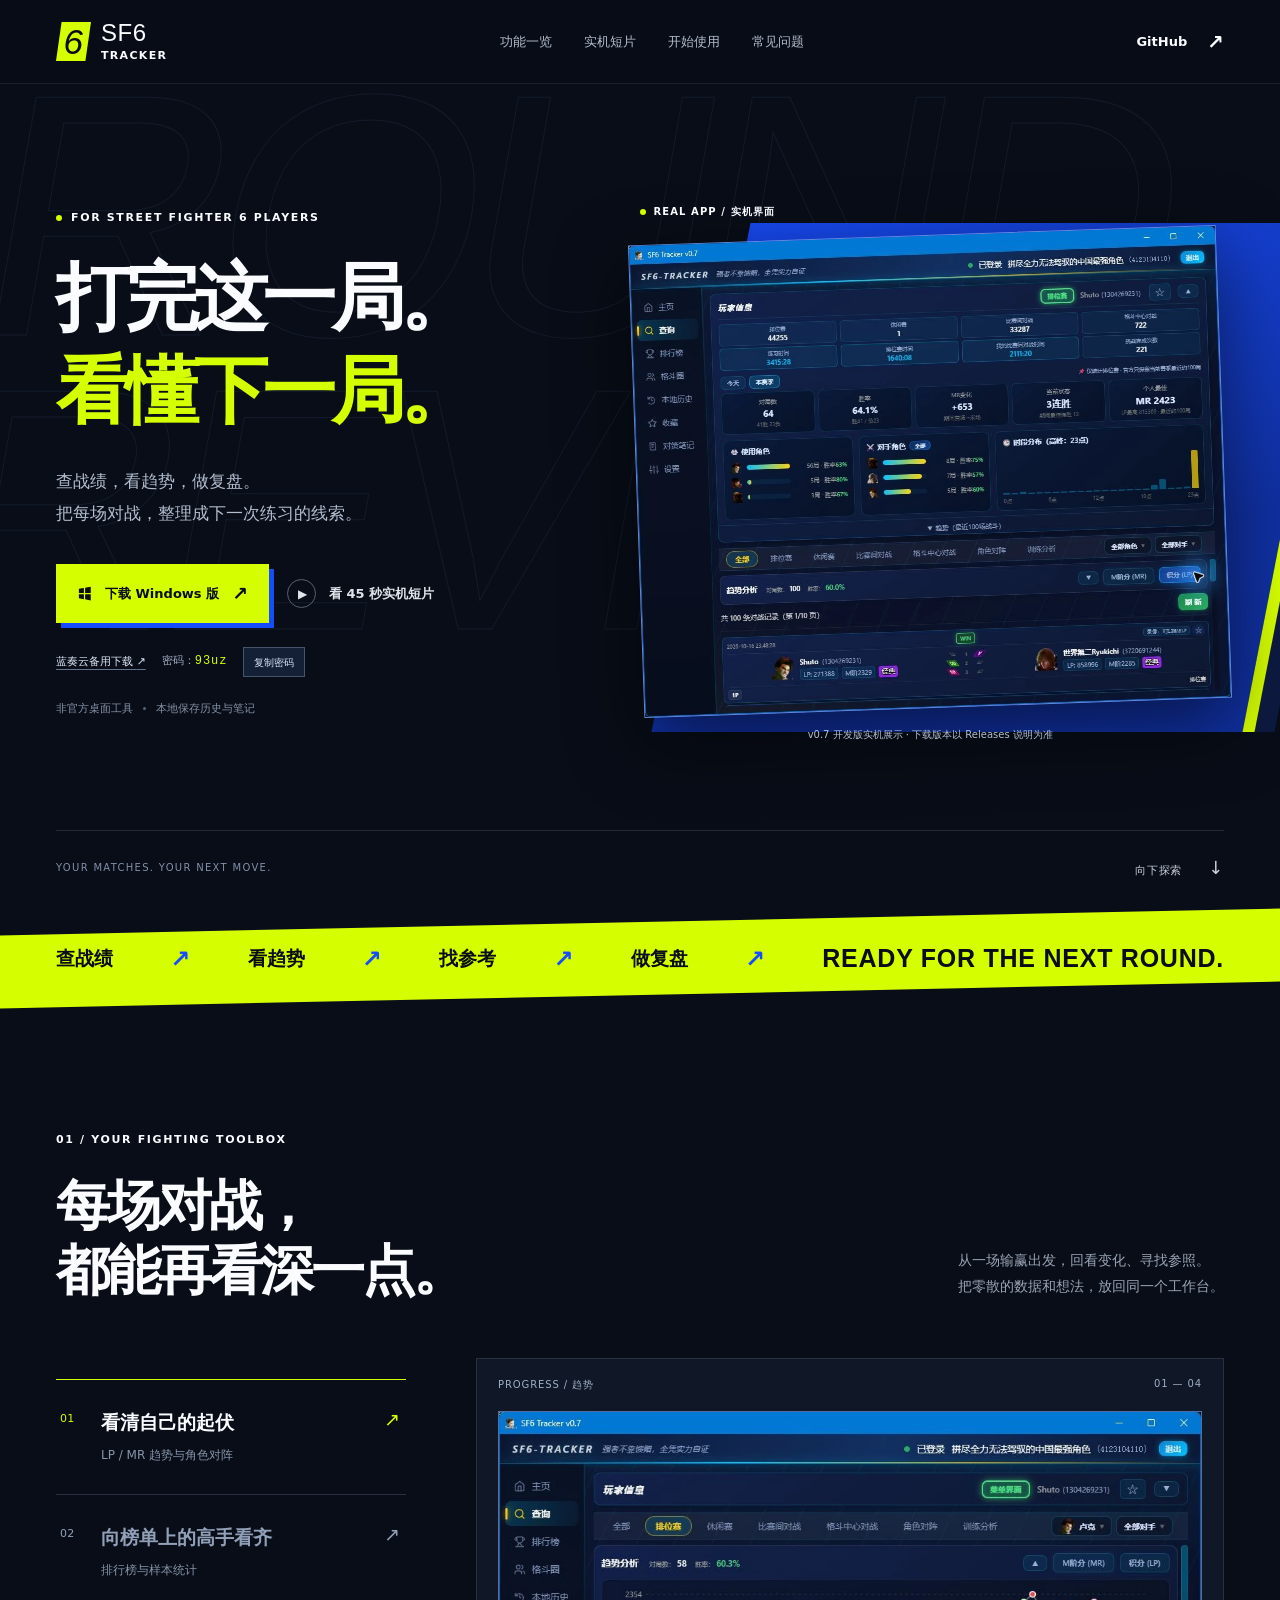
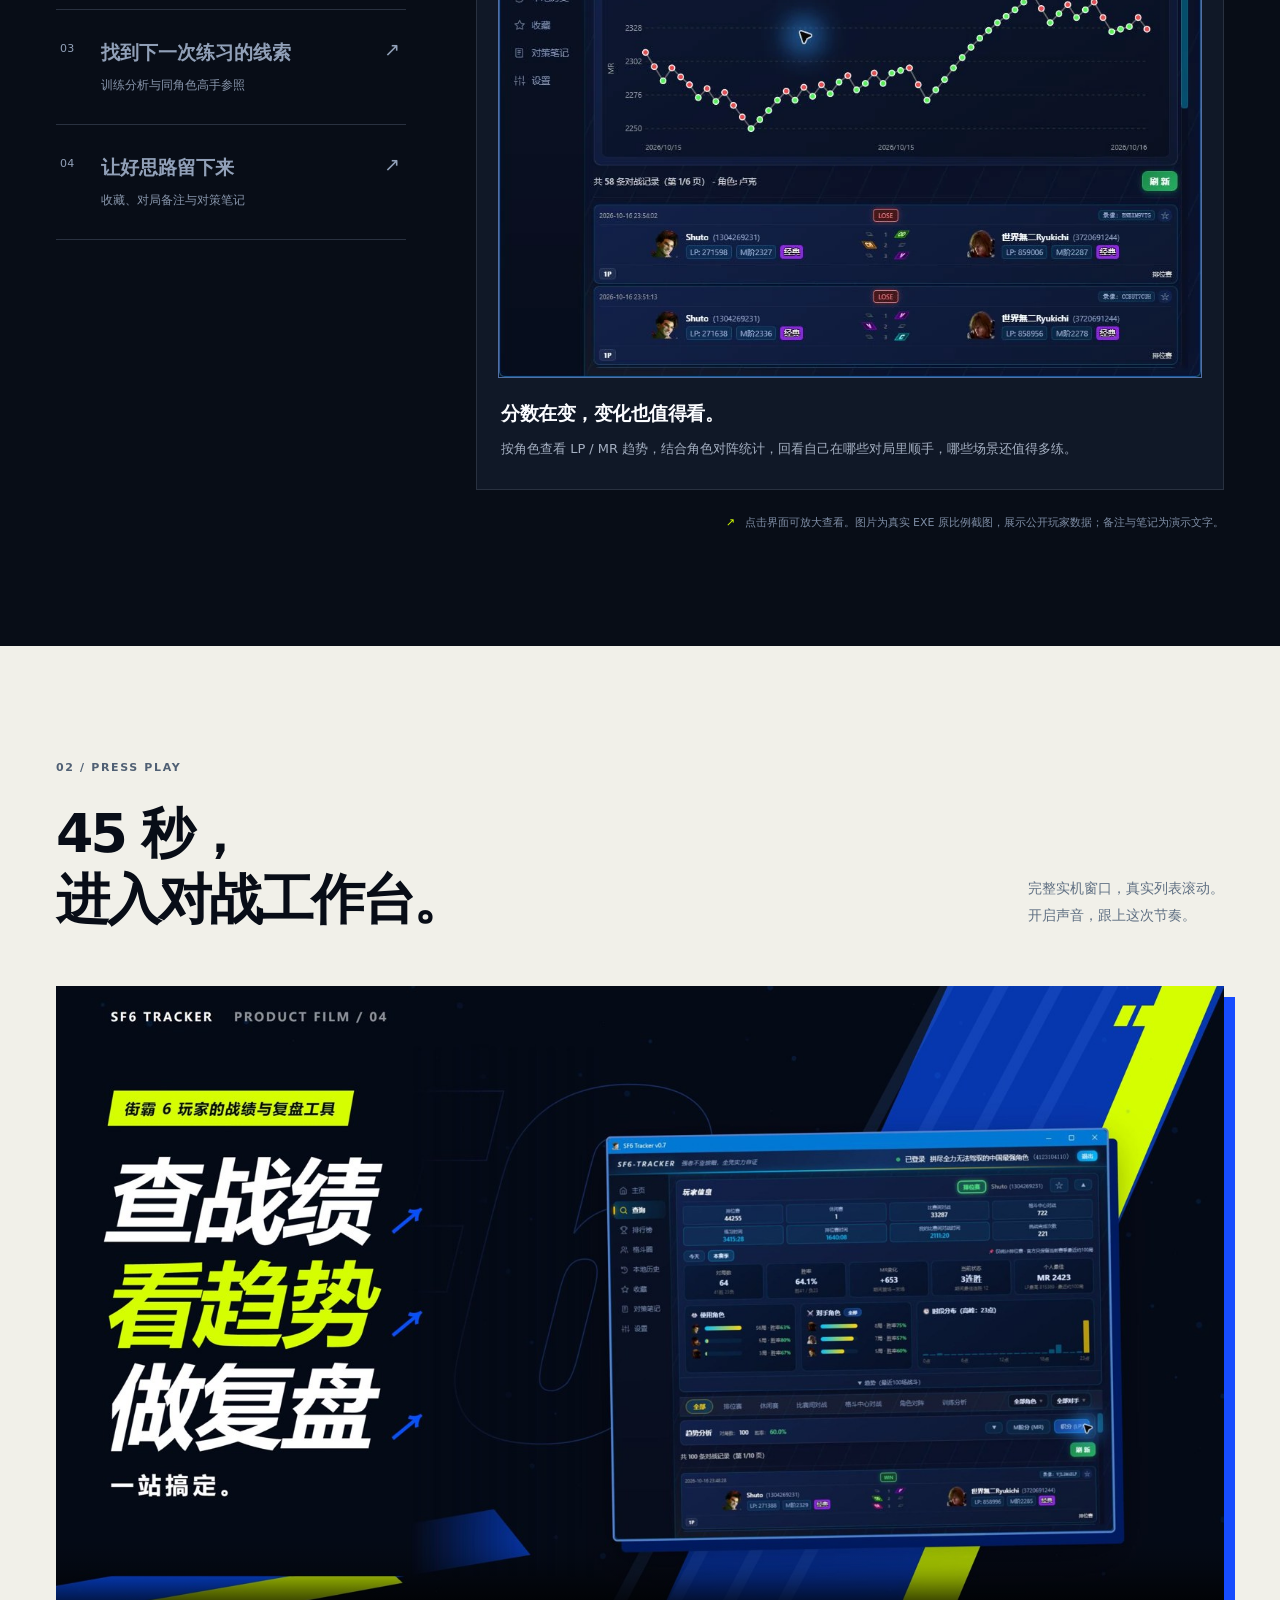
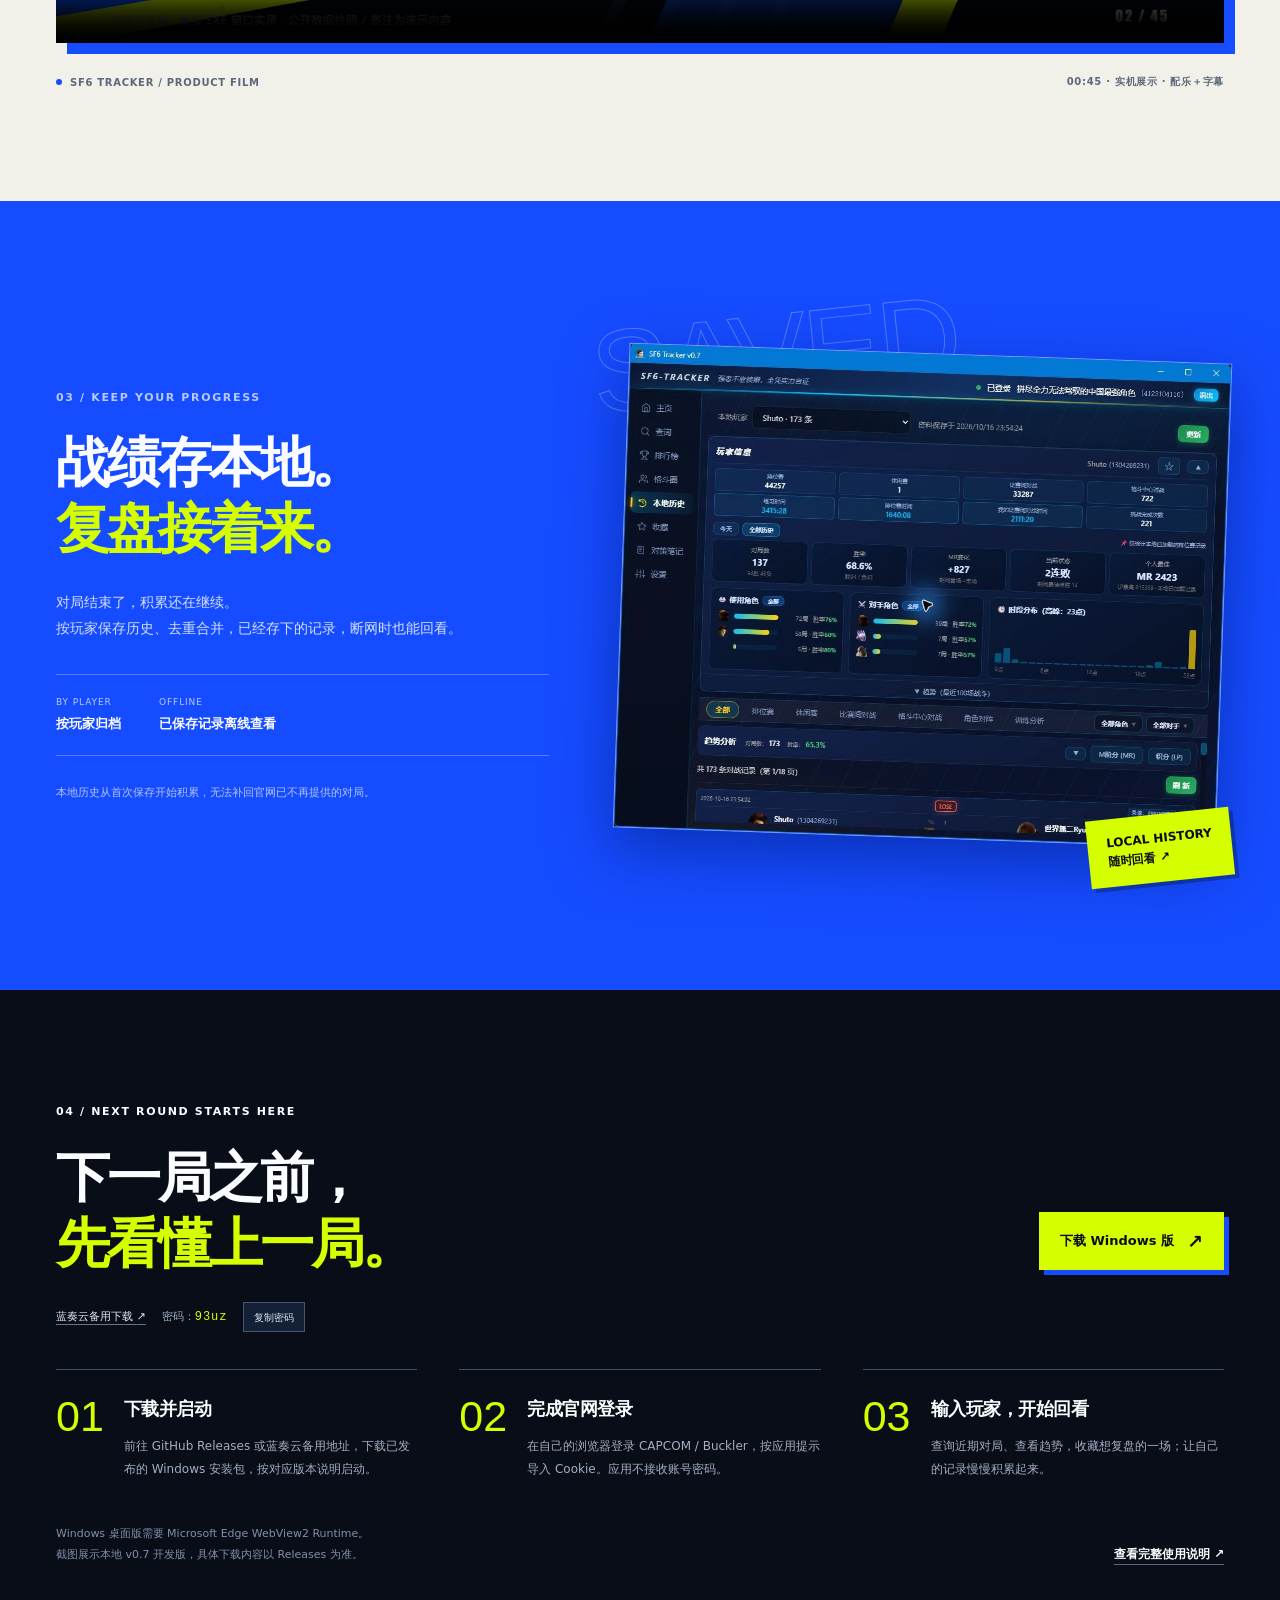
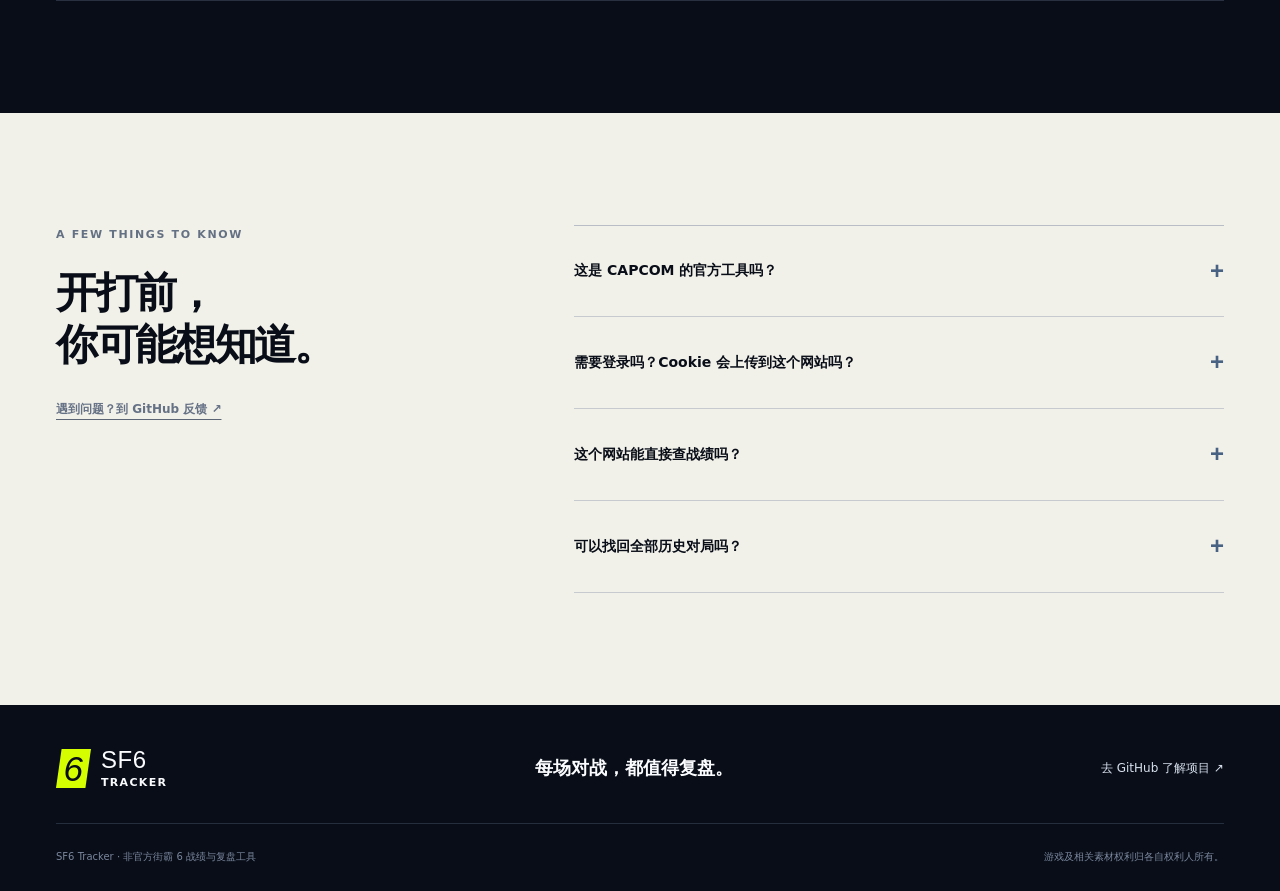
==== commit 20878425: "Merge codex/backup-download: 更新官网备用下载" ====
--- a/site/index.html
+++ b/site/index.html
@@ -37,6 +37,7 @@
           <h1 id="hero-title">打完这一局。<br><span>看懂下一局。</span></h1>
           <p class="hero-description">查战绩，看趋势，做复盘。<br>把每场对战，整理成下一次练习的线索。</p>
           <div class="hero-actions"><a class="button button-yellow" href="https://github.com/HuuuugePony/sf6-tracker/releases/latest" target="_blank" rel="noopener noreferrer"><svg viewBox="0 0 24 24" aria-hidden="true"><path d="M3 4.5 11 3v8H3zm10-1.8L22 1v10h-9zM3 13h8v8l-8-1.5zm10 0h9v10l-9-1.7z"/></svg>下载 Windows 版 <span aria-hidden="true">↗</span></a><a class="button button-plain" href="#film"><span class="play-icon" aria-hidden="true">▶</span> 看 45 秒实机短片</a></div>
+          <div class="backup-download"><a href="https://wwbjc.lanzoum.com/iDKCB4caluad" target="_blank" rel="noopener noreferrer">蓝奏云备用下载 <span aria-hidden="true">↗</span></a><span>密码：<code>93uz</code></span><button class="copy-password" type="button" data-password="93uz" aria-label="复制蓝奏云下载密码">复制密码</button><span class="copy-status" role="status" aria-live="polite"></span></div>
           <p class="hero-meta">非官方桌面工具 <i></i> 本地保存历史与笔记</p>
         </div>
         <div class="hero-product">
@@ -90,7 +91,8 @@
     <section id="start" class="start section-dark section-space" aria-labelledby="start-title">
       <div class="container">
         <div class="section-heading"><div><p class="eyebrow">04 / NEXT ROUND STARTS HERE</p><h2 id="start-title">下一局之前，<br><span>先看懂上一局。</span></h2></div><a class="button button-yellow" href="https://github.com/HuuuugePony/sf6-tracker/releases/latest" target="_blank" rel="noopener noreferrer">下载 Windows 版 <span aria-hidden="true">↗</span></a></div>
-        <ol class="steps"><li><span class="step-number">01</span><div><h3>下载并启动</h3><p>前往 GitHub Releases，选择已发布的 Windows 安装包，按对应版本说明启动。</p></div></li><li><span class="step-number">02</span><div><h3>完成官网登录</h3><p>在自己的浏览器登录 CAPCOM / Buckler，按应用提示导入 Cookie。应用不接收账号密码。</p></div></li><li><span class="step-number">03</span><div><h3>输入玩家，开始回看</h3><p>查询近期对局、查看趋势，收藏想复盘的一场；让自己的记录慢慢积累起来。</p></div></li></ol>
+        <div class="backup-download start-backup"><a href="https://wwbjc.lanzoum.com/iDKCB4caluad" target="_blank" rel="noopener noreferrer">蓝奏云备用下载 <span aria-hidden="true">↗</span></a><span>密码：<code>93uz</code></span><button class="copy-password" type="button" data-password="93uz" aria-label="复制蓝奏云下载密码">复制密码</button><span class="copy-status" role="status" aria-live="polite"></span></div>
+        <ol class="steps"><li><span class="step-number">01</span><div><h3>下载并启动</h3><p>前往 GitHub Releases 或蓝奏云备用地址，下载已发布的 Windows 安装包，按对应版本说明启动。</p></div></li><li><span class="step-number">02</span><div><h3>完成官网登录</h3><p>在自己的浏览器登录 CAPCOM / Buckler，按应用提示导入 Cookie。应用不接收账号密码。</p></div></li><li><span class="step-number">03</span><div><h3>输入玩家，开始回看</h3><p>查询近期对局、查看趋势，收藏想复盘的一场；让自己的记录慢慢积累起来。</p></div></li></ol>
         <div class="start-bottom"><p>Windows 桌面版需要 Microsoft Edge WebView2 Runtime。<br>截图展示本地 v0.7 开发版，具体下载内容以 Releases 为准。</p><a class="text-link" href="https://github.com/HuuuugePony/sf6-tracker#usage" target="_blank" rel="noopener noreferrer">查看完整使用说明 <span aria-hidden="true">↗</span></a></div>
       </div>
     </section>
--- a/site/styles.css
+++ b/site/styles.css
@@ -14,5 +14,6 @@
 @media(max-width:1160px){.container{width:calc(100% - 72px)}.header-inner{gap:20px}.navigation{gap:22px}.hero{padding-top:57px}.hero-grid{min-height:540px;gap:18px}.hero h1{font-size:clamp(42px,6vw,66px)}.hero-description{font-size:15px}.hero-actions{gap:14px}.button{padding:13px 16px;font-size:12px}.hero-actions .button-plain{padding-inline:0}.hero-meta{font-size:10px}.strip-inner{gap:20px;font-size:17px}.strip-latin{font-size:21px}.section-space{padding-block:88px}.showcase-grid{grid-template-columns:300px 1fr;gap:35px}.feature-tab{padding-block:25px}.feature-tab strong{font-size:16px}.archive-grid{gap:43px}.steps{gap:27px}.faq-grid{gap:50px}}
 @media(max-width:900px){.hero-grid{grid-template-columns:1fr 1fr;gap:20px}.hero h1{font-size:clamp(38px,5.9vw,53px)}.hero-actions{display:block}.hero-actions .button-plain{margin-top:16px;margin-left:5px}.hero-copy{padding-bottom:0}.hero-product{margin-left:0}.hero-description{font-size:14px}.hero-bottom{margin-top:30px}.strip-latin{display:none}.strip-inner{justify-content:center;gap:32px}.section-heading{gap:30px}.section-intro{font-size:12px}.showcase-grid{grid-template-columns:245px 1fr;gap:28px}.feature-tab{padding-block:22px;grid-template-columns:22px 1fr 12px;gap:8px}.feature-tab strong{font-size:14px}.feature-tab small{font-size:11px}.feature-stage{padding:14px 14px 0}.panel-description h3{font-size:17px}.panel-description p{font-size:12px}.archive-grid{grid-template-columns:1fr 1.05fr;gap:36px}.archive-details{gap:20px}.archive-details strong{font-size:11px}.archive-copy>p:not(.eyebrow){font-size:12px}.steps li{display:block}.step-number{display:block;margin-bottom:18px}.steps h3{font-size:16px}.faq-grid{grid-template-columns:.85fr 1.15fr;gap:35px}.footer-top>p{font-size:15px}}
 @media(max-width:700px){.container{width:calc(100% - 40px)}html{scroll-padding-top:86px}.header-inner{height:72px;gap:20px}.brand{font-size:22px;gap:8px}.brand-mark{width:30px;height:35px;font-size:30px}.brand-second{font-size:9px}.header-github{font-size:11px;gap:10px;margin-left:auto}.menu-toggle{display:flex;order:3;flex-direction:column;gap:6px;padding:10px 2px;border:0;background:transparent;width:26px}.menu-toggle span{height:2px;width:22px;display:block;background:var(--white);transition:transform .2s}.menu-toggle[aria-expanded=true] span:first-child{transform:translateY(4px) rotate(45deg)}.menu-toggle[aria-expanded=true] span:last-child{transform:translateY(-4px) rotate(-45deg)}.navigation{display:none;position:absolute;left:0;right:0;top:71px;padding:20px;background:#101827;border-bottom:1px solid var(--line);grid-template-columns:1fr 1fr;gap:0}.navigation.open{display:grid}.navigation a{padding:17px 10px;font-size:14px}.hero{padding-top:48px}.hero-grid{grid-template-columns:1fr;gap:20px;min-height:0}.hero-copy{padding-bottom:12px}.hero .eyebrow{font-size:9px;letter-spacing:.12em;margin-bottom:22px}.hero h1{font-size:clamp(42px,10.7vw,68px);letter-spacing:-.055em;line-height:1.24}.hero-description{font-size:14px;margin-top:22px;line-height:1.85}.hero-actions{display:flex;gap:22px;margin-top:26px}.hero-actions .button-plain{margin:0;padding:8px 0}.button{min-height:48px;font-size:12px}.hero-meta{margin-top:22px;font-size:10px}.hero-product{margin-inline:8px;padding-top:37px}.product-backplate{inset:25px -14px 22px 45px;border-right-width:7px}.product-label{font-size:8px;top:11px}.hero-shot{transform:rotate(-1.5deg)}.product-caption{font-size:9px;margin-top:15px}.hero-bottom{margin-top:31px;padding-block:21px;font-size:8px;letter-spacing:.04em}.hero-bottom a{font-size:9px}.hero-bottom a span{font-size:14px;margin-left:10px}.hero-type{top:55px;right:-95px;font-size:200px}.feature-strip{margin-top:4px}.strip-inner{gap:18px;padding-block:15px;font-size:14px}.strip-inner b{font-size:18px}.strip-inner b:last-of-type{display:none}.section-space{padding-block:65px}.features{padding-top:77px}.section-heading{display:block;margin-bottom:30px}.eyebrow{font-size:9px;margin-bottom:18px}.section-intro{margin-top:23px;font-size:13px}.showcase-grid{display:flex;flex-direction:column;gap:22px}.feature-tabs{display:grid;grid-template-columns:repeat(2,minmax(0,1fr));gap:0 15px;width:100%;padding:0}.feature-tab{padding:18px 0;grid-template-columns:19px 1fr;gap:6px;min-width:0}.feature-tab:last-child{border-bottom:0}.feature-tab strong{font-size:12px}.feature-tab small{font-size:9px;margin-top:5px}.feature-tab .tab-arrow{display:none}.tab-number{font-size:9px;line-height:2}.feature-stage{width:100%;padding:12px 12px 0}.panel-topline{font-size:8px;margin-bottom:13px}.panel-description{padding:20px 2px 23px}.panel-description h3{font-size:17px}.panel-description p{font-size:12px}.capture-note{text-align:left;font-size:9px;line-height:1.9;margin-top:18px}.film-player{box-shadow:6px 6px 0 var(--blue)}.film-caption{font-size:8px;gap:13px;line-height:1.8;margin-top:23px;letter-spacing:0}.film-caption>span:first-child{gap:5px}.film-caption .status-dot{width:4px;height:4px}.archive-grid{grid-template-columns:1fr;gap:25px}.archive-copy>p:not(.eyebrow){font-size:14px}.archive-details{justify-content:flex-start;gap:50px;max-width:390px;margin-top:26px}.archive-details strong{font-size:12px}.archive-copy .archive-note{font-size:10px!important}.archive-visual{margin:5px 10px 10px;padding-block:25px}.archive-watermark{font-size:90px;top:-12px;left:-12px}.archive-stamp{font-size:10px;padding:11px 16px;bottom:-3px;right:-6px}.start .section-heading{margin-bottom:35px}.start .button{margin-top:29px}.steps{grid-template-columns:1fr;gap:26px}.steps li{display:flex;gap:21px;padding-top:23px}.step-number{font-size:35px;margin:0}.steps h3{font-size:17px;margin-bottom:8px}.steps p{font-size:12px}.start-bottom{display:block;margin-top:32px;padding-bottom:27px}.start-bottom p{font-size:10px}.start-bottom a{display:inline-block;margin-top:19px}.faq-grid{grid-template-columns:1fr;gap:32px}.faq h2{font-size:34px}.faq .text-link{font-size:11px;margin-top:22px}.faq summary{font-size:13px;padding-block:21px}.faq details p{font-size:12px}.footer{padding-top:35px}.footer-top{display:grid;grid-template-columns:1fr 1fr;gap:27px 15px}.footer-top>p{font-size:13px;text-align:right}.footer-top>a:last-child{font-size:11px;grid-column:1/-1}.footer-bottom{display:block;margin-top:25px;padding-top:22px;font-size:9px}.footer-bottom span{display:block}.footer-bottom span+span{margin-top:7px}.image-dialog{padding:10px;max-width:96vw}.dialog-toolbar{font-size:10px;gap:15px}.image-dialog>img{max-height:75dvh}.dialog-close{font-size:10px}.zoom-hint{display:none}}
+.backup-download{display:flex;align-items:center;flex-wrap:wrap;gap:10px 16px;margin-top:24px;font-size:11px;line-height:1.8;color:#9eacc2}.backup-download>a{color:#e0e8f8;text-decoration:underline;text-underline-offset:4px;text-decoration-color:#65758d}.backup-download>a:hover{color:var(--yellow)}.backup-download code{color:var(--yellow);font-size:12px;letter-spacing:.08em}.copy-password{border:1px solid #46546c;background:#132036;color:#dae5f8;padding:5px 10px;font-size:10px;line-height:1.5;min-height:30px}.copy-password:hover{border-color:var(--yellow);color:var(--yellow)}.copy-status{color:#b6d978;font-size:10px}.copy-status:empty{display:none}.start .section-heading:has(+.start-backup){margin-bottom:26px}.start-backup{margin-top:0;margin-bottom:37px}@media(max-width:700px){.backup-download{font-size:10px;gap:9px 12px;margin-top:22px}.start .section-heading:has(+.start-backup){margin-bottom:22px}.start-backup{margin-top:0;margin-bottom:30px}}
 @media(max-width:360px){.strip-inner{gap:10px;font-size:13px}.strip-inner b{font-size:16px}}
 @media(prefers-reduced-motion:reduce){html{scroll-behavior:auto}*,*::before,*::after{transition:none!important;animation:none!important}.button:hover{transform:none}}
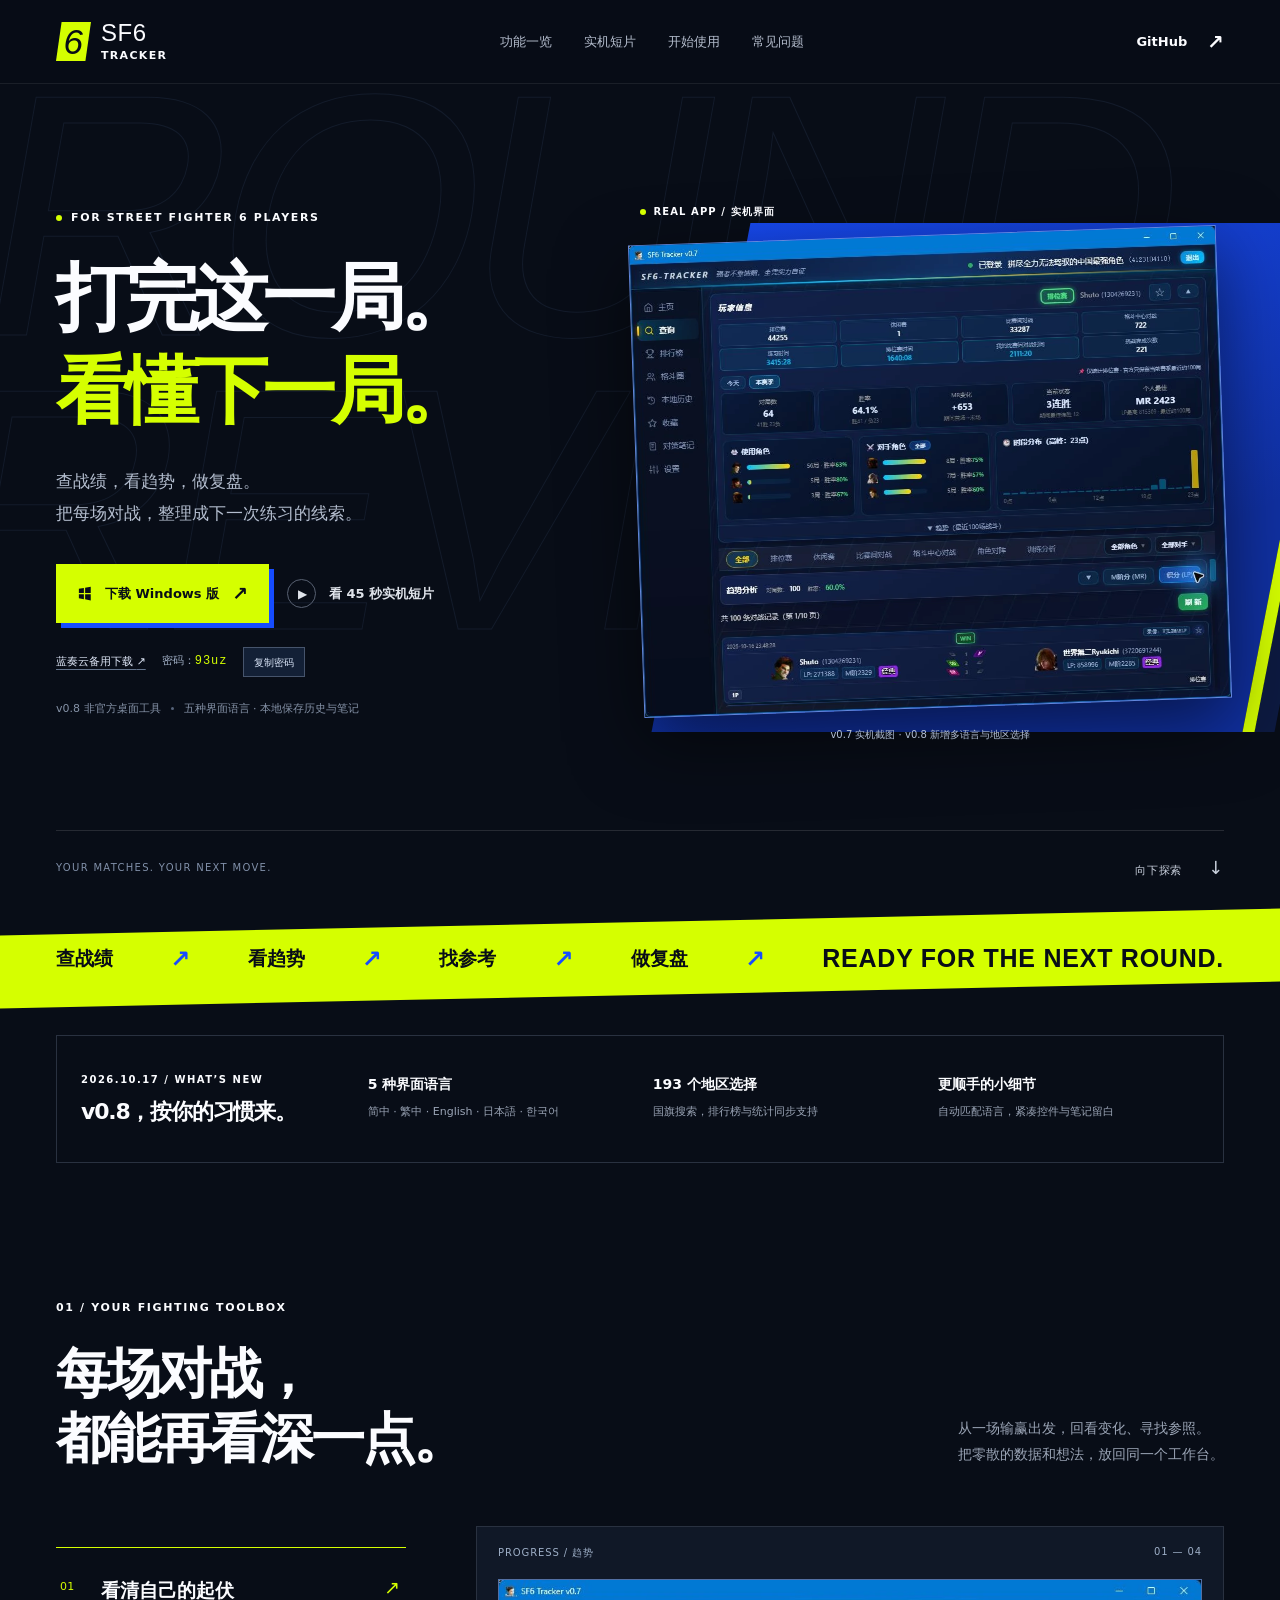
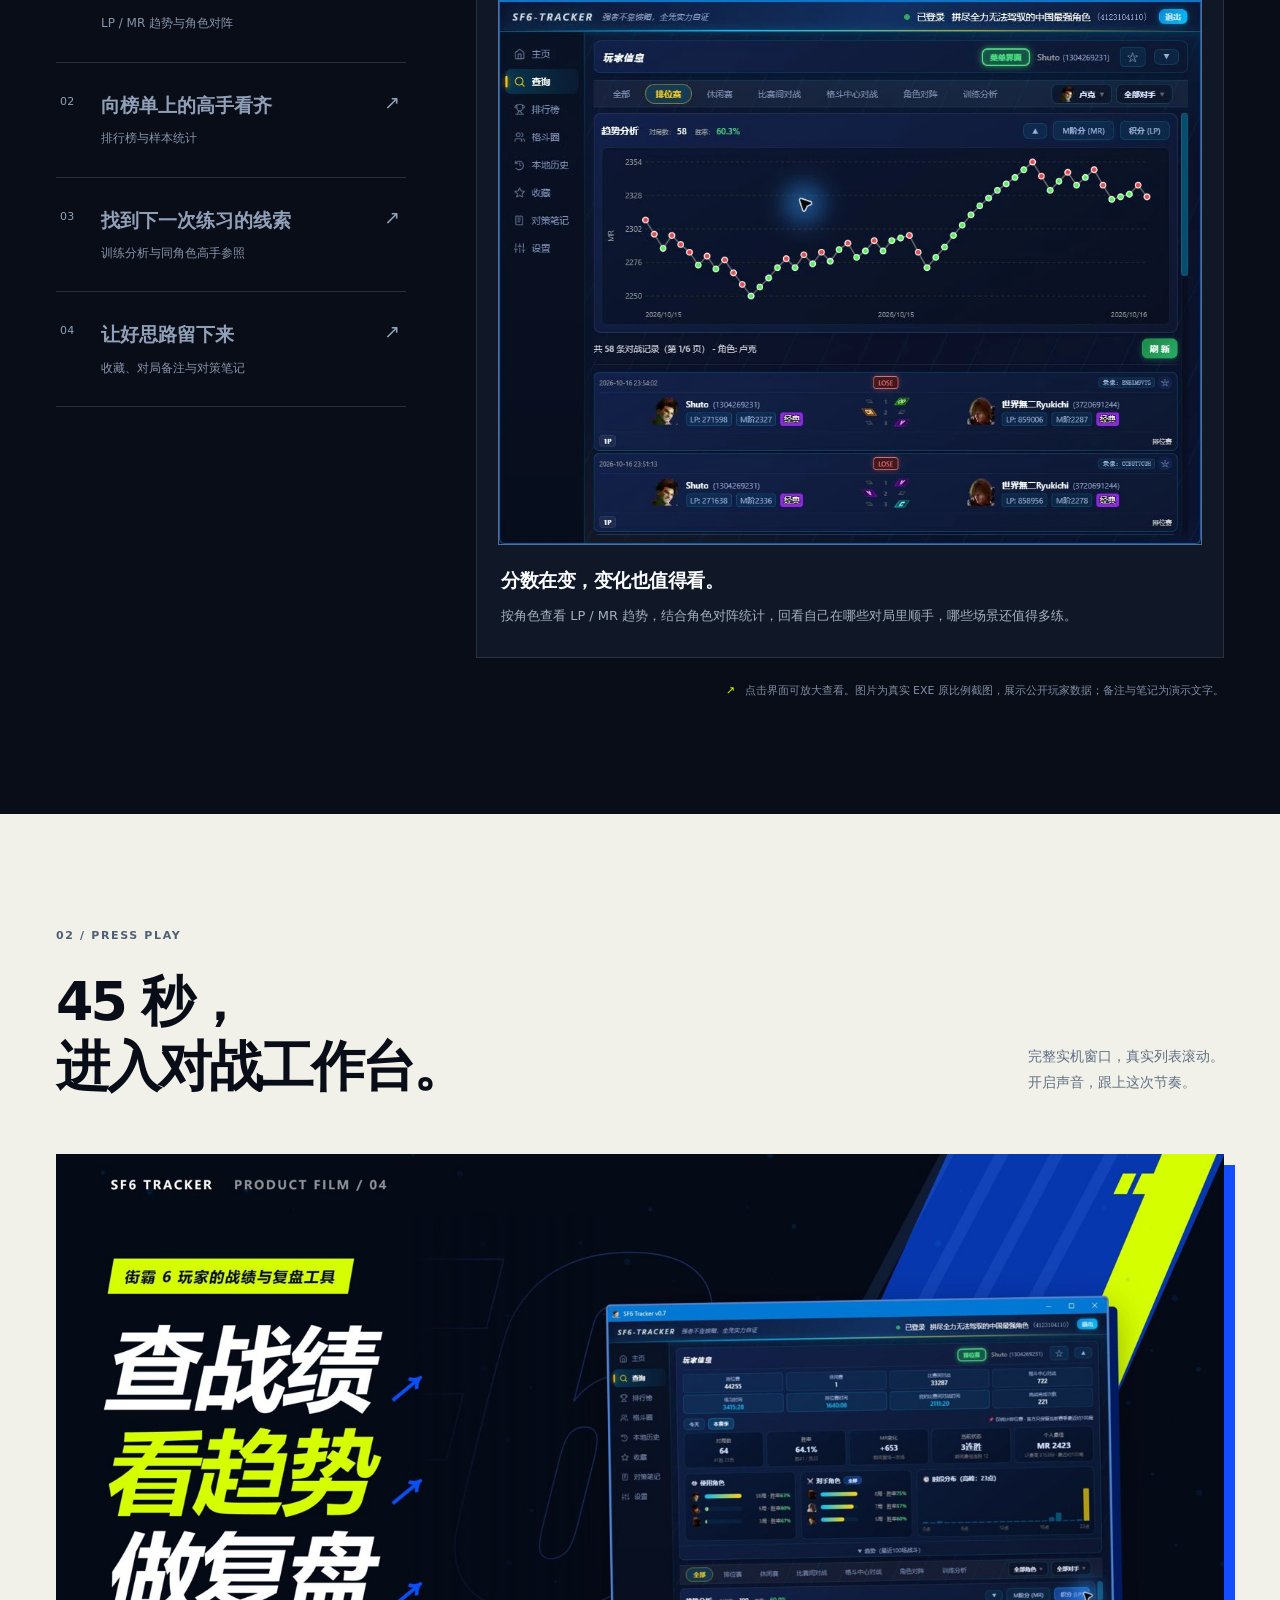
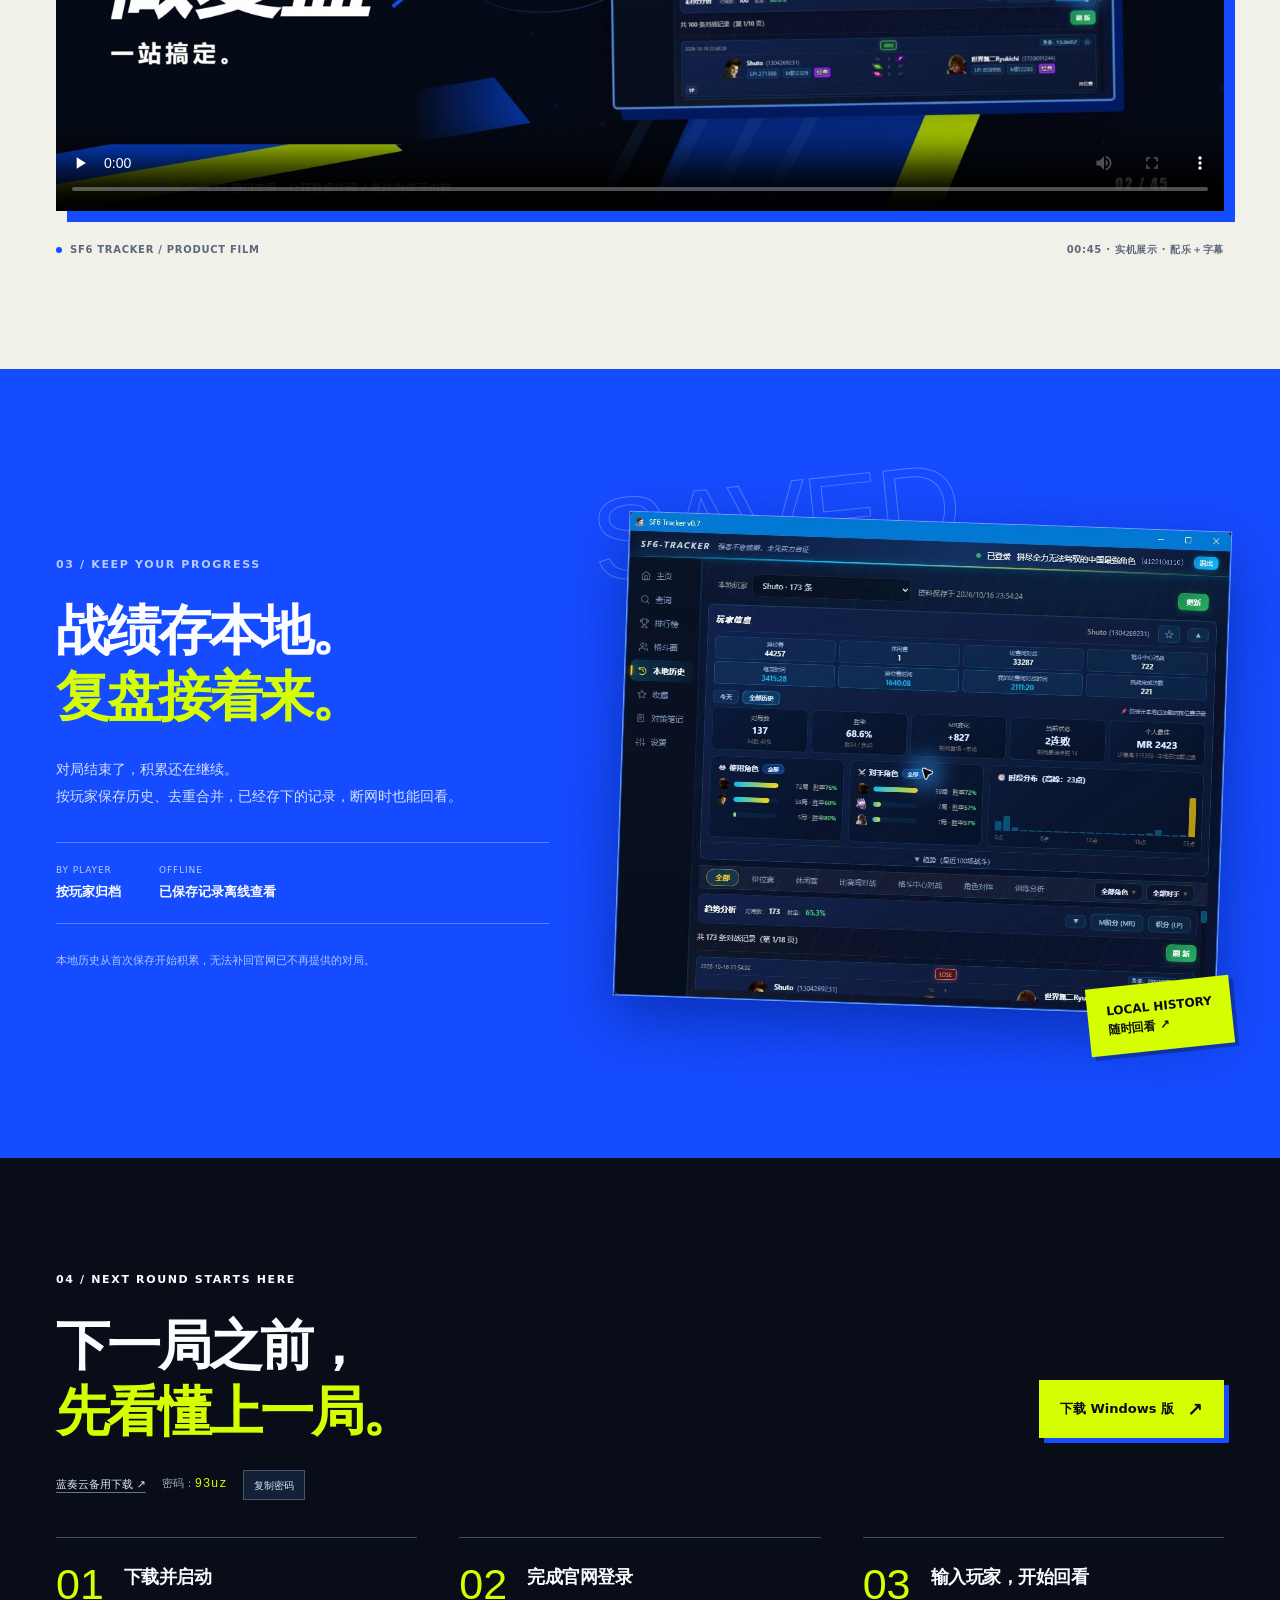
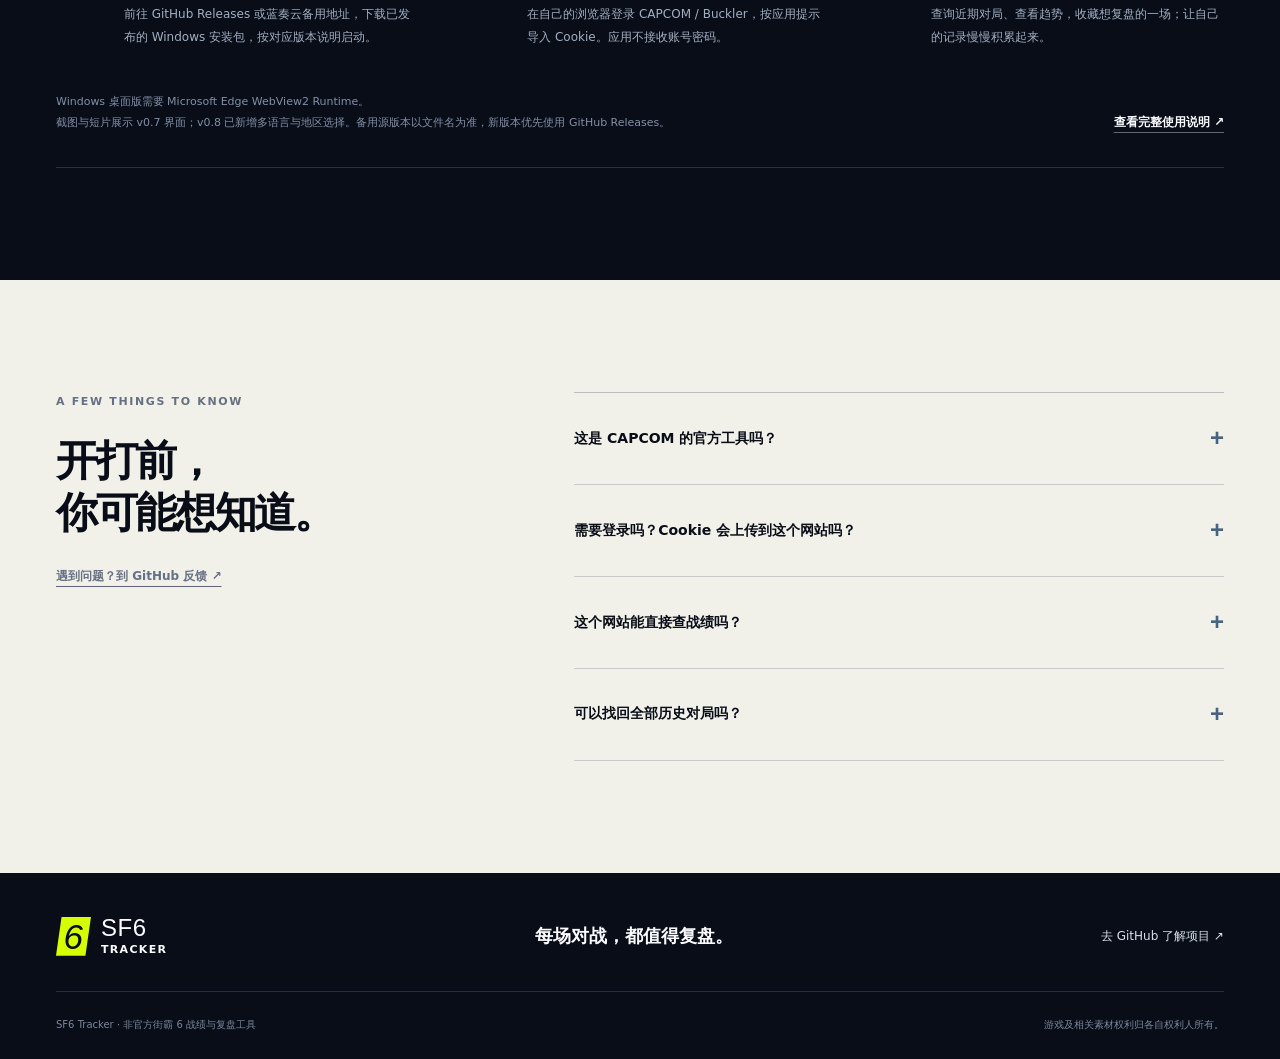
==== commit 5bdf65c2: "feat(release): 发布 v0.8 多语言与排行榜地区选择" ====
--- a/site/index.html
+++ b/site/index.html
@@ -12,8 +12,8 @@
   <meta property="og:description" content="查战绩，看趋势，做复盘。一处整理你的街霸 6 对战。">
   <meta property="og:image" content="./assets/share.jpg">
   <link rel="icon" type="image/svg+xml" href="./assets/mark.svg">
-  <link rel="stylesheet" href="./styles.css">
-  <script src="./app.js" defer></script>
+  <link rel="stylesheet" href="./styles.css?v=0.8">
+  <script src="./app.js?v=0.8" defer></script>
 </head>
 <body>
   <a class="skip-link" href="#main">跳到正文</a>
@@ -38,19 +38,26 @@
           <p class="hero-description">查战绩，看趋势，做复盘。<br>把每场对战，整理成下一次练习的线索。</p>
           <div class="hero-actions"><a class="button button-yellow" href="https://github.com/HuuuugePony/sf6-tracker/releases/latest" target="_blank" rel="noopener noreferrer"><svg viewBox="0 0 24 24" aria-hidden="true"><path d="M3 4.5 11 3v8H3zm10-1.8L22 1v10h-9zM3 13h8v8l-8-1.5zm10 0h9v10l-9-1.7z"/></svg>下载 Windows 版 <span aria-hidden="true">↗</span></a><a class="button button-plain" href="#film"><span class="play-icon" aria-hidden="true">▶</span> 看 45 秒实机短片</a></div>
           <div class="backup-download"><a href="https://wwbjc.lanzoum.com/iDKCB4caluad" target="_blank" rel="noopener noreferrer">蓝奏云备用下载 <span aria-hidden="true">↗</span></a><span>密码：<code>93uz</code></span><button class="copy-password" type="button" data-password="93uz" aria-label="复制蓝奏云下载密码">复制密码</button><span class="copy-status" role="status" aria-live="polite"></span></div>
-          <p class="hero-meta">非官方桌面工具 <i></i> 本地保存历史与笔记</p>
+          <p class="hero-meta">v0.8 非官方桌面工具 <i></i> 五种界面语言 · 本地保存历史与笔记</p>
         </div>
         <div class="hero-product">
           <div class="product-backplate" aria-hidden="true"></div>
           <span class="product-label"><span class="status-dot"></span> REAL APP / 实机界面</span>
           <button class="screenshot-button hero-shot" type="button" data-zoom="overview" aria-label="放大查看完整的 SF6 Tracker 战绩界面"><img src="./assets/overview.webp" alt="SF6 Tracker 真实桌面窗口，展示公开玩家概览、胜率、角色对阵与近期对局" width="986" height="793" fetchpriority="high"><span class="zoom-hint">查看完整界面 <span aria-hidden="true">↗</span></span></button>
-          <p class="product-caption">v0.7 开发版实机展示 · 下载版本以 Releases 说明为准</p>
+          <p class="product-caption">v0.7 实机截图 · v0.8 新增多语言与地区选择</p>
         </div>
       </div>
       <div class="hero-bottom container"><span>YOUR MATCHES. YOUR NEXT MOVE.</span><a href="#features">向下探索 <span aria-hidden="true">↓</span></a></div>
     </section>
 
     <div class="feature-strip" aria-label="核心功能"><div class="container strip-inner"><span>查战绩</span><b aria-hidden="true">↗</b><span>看趋势</span><b aria-hidden="true">↗</b><span>找参考</span><b aria-hidden="true">↗</b><span>做复盘</span><b aria-hidden="true">↗</b><span class="strip-latin">READY FOR THE NEXT ROUND.</span></div></div>
+
+    <section class="release-update section-dark" aria-labelledby="release-title">
+      <div class="container release-update-inner">
+        <div><p class="eyebrow">2026.10.17 / WHAT’S NEW</p><h2 id="release-title">v0.8，按你的习惯来。</h2></div>
+        <ul><li><strong>5 种界面语言</strong><span>简中 · 繁中 · English · 日本語 · 한국어</span></li><li><strong>193 个地区选择</strong><span>国旗搜索，排行榜与统计同步支持</span></li><li><strong>更顺手的小细节</strong><span>自动匹配语言，紧凑控件与笔记留白</span></li></ul>
+      </div>
+    </section>
 
     <section id="features" class="features section-dark section-space" aria-labelledby="features-title">
       <div class="container">
@@ -64,7 +71,7 @@
           </div>
           <div class="feature-stage">
             <article id="panel-trend" class="feature-panel" role="tabpanel" aria-labelledby="tab-trend"><div class="panel-topline"><span>PROGRESS / 趋势</span><span>01 — 04</span></div><button class="screenshot-button" data-zoom="trend" aria-label="放大查看完整的 MR 趋势界面"><img src="./assets/trend.webp" alt="实际 EXE 中按卢克角色筛选的排位 MR 曲线，包含真实起伏" width="986" height="793" loading="lazy"></button><div class="panel-description"><h3>分数在变，变化也值得看。</h3><p>按角色查看 LP / MR 趋势，结合角色对阵统计，回看自己在哪些对局里顺手，哪些场景还值得多练。</p></div></article>
-            <article id="panel-ranking" class="feature-panel" role="tabpanel" aria-labelledby="tab-ranking" hidden><div class="panel-topline"><span>RANKING / 榜单</span><span>02 — 04</span></div><button class="screenshot-button" data-zoom="ranking-top" aria-label="放大查看完整的排行榜界面"><img src="./assets/ranking-top.webp" alt="加载完整称号横幅、国旗、头像和 LEGEND 徽章的真实排行榜" width="986" height="793" loading="lazy"></button><div class="panel-description"><h3>找高手，也找一个参考方向。</h3><p>浏览排行榜、切换角色，查看采集样本的 MR 分布与角色占比。样本说明保留在界面里，参考有来处。</p></div></article>
+            <article id="panel-ranking" class="feature-panel" role="tabpanel" aria-labelledby="tab-ranking" hidden><div class="panel-topline"><span>RANKING / 榜单</span><span>02 — 04</span></div><button class="screenshot-button" data-zoom="ranking-top" aria-label="放大查看完整的排行榜界面"><img src="./assets/ranking-top.webp" alt="加载完整称号横幅、国旗、头像和 LEGEND 徽章的真实排行榜" width="986" height="793" loading="lazy"></button><div class="panel-description"><h3>找高手，也找一个参考方向。</h3><p>浏览排行榜、切换角色与地区，查看采集样本的 MR 分布与角色占比。样本说明保留在界面里，参考有来处。</p></div></article>
             <article id="panel-analysis" class="feature-panel" role="tabpanel" aria-labelledby="tab-analysis" hidden><div class="panel-topline"><span>REVIEW / 复盘线索</span><span>03 — 04</span></div><button class="screenshot-button" data-zoom="analysis" aria-label="放大查看完整的训练分析界面"><img src="./assets/analysis.webp" alt="真实训练分析窗口，展示近期表现与已完成加载的 3 位同角色高手参照" width="986" height="793" loading="lazy"></button><div class="panel-description"><h3>下一次练什么，从这里找线索。</h3><p>结合近期表现、常见败局和同角色高手参照，确定自己想回看的问题。也可以抽一场败局，加入待复盘。</p></div></article>
             <article id="panel-notes" class="feature-panel" role="tabpanel" aria-labelledby="tab-notes" hidden><div class="panel-topline"><span>NOTES / 对策笔记</span><span>04 — 04</span></div><button class="screenshot-button" data-zoom="notes" aria-label="放大查看完整的对策笔记界面"><img src="./assets/notes.webp" alt="真实对策笔记界面，展示明确标注为宣传片演示的卢克对肯笔记" width="986" height="793" loading="lazy"></button><div class="panel-description"><h3>复盘时想到的，下次还能找到。</h3><p>收藏关键对局、留下备注，再按“我的角色 → 对手角色”整理对策笔记。输入自动保存，笔记支持导入导出。</p></div></article>
           </div>
@@ -93,7 +100,7 @@
         <div class="section-heading"><div><p class="eyebrow">04 / NEXT ROUND STARTS HERE</p><h2 id="start-title">下一局之前，<br><span>先看懂上一局。</span></h2></div><a class="button button-yellow" href="https://github.com/HuuuugePony/sf6-tracker/releases/latest" target="_blank" rel="noopener noreferrer">下载 Windows 版 <span aria-hidden="true">↗</span></a></div>
         <div class="backup-download start-backup"><a href="https://wwbjc.lanzoum.com/iDKCB4caluad" target="_blank" rel="noopener noreferrer">蓝奏云备用下载 <span aria-hidden="true">↗</span></a><span>密码：<code>93uz</code></span><button class="copy-password" type="button" data-password="93uz" aria-label="复制蓝奏云下载密码">复制密码</button><span class="copy-status" role="status" aria-live="polite"></span></div>
         <ol class="steps"><li><span class="step-number">01</span><div><h3>下载并启动</h3><p>前往 GitHub Releases 或蓝奏云备用地址，下载已发布的 Windows 安装包，按对应版本说明启动。</p></div></li><li><span class="step-number">02</span><div><h3>完成官网登录</h3><p>在自己的浏览器登录 CAPCOM / Buckler，按应用提示导入 Cookie。应用不接收账号密码。</p></div></li><li><span class="step-number">03</span><div><h3>输入玩家，开始回看</h3><p>查询近期对局、查看趋势，收藏想复盘的一场；让自己的记录慢慢积累起来。</p></div></li></ol>
-        <div class="start-bottom"><p>Windows 桌面版需要 Microsoft Edge WebView2 Runtime。<br>截图展示本地 v0.7 开发版，具体下载内容以 Releases 为准。</p><a class="text-link" href="https://github.com/HuuuugePony/sf6-tracker#usage" target="_blank" rel="noopener noreferrer">查看完整使用说明 <span aria-hidden="true">↗</span></a></div>
+        <div class="start-bottom"><p>Windows 桌面版需要 Microsoft Edge WebView2 Runtime。<br>截图与短片展示 v0.7 界面；v0.8 已新增多语言与地区选择。备用源版本以文件名为准，新版本优先使用 GitHub Releases。</p><a class="text-link" href="https://github.com/HuuuugePony/sf6-tracker#usage" target="_blank" rel="noopener noreferrer">查看完整使用说明 <span aria-hidden="true">↗</span></a></div>
       </div>
     </section>
 
--- a/site/styles.css
+++ b/site/styles.css
@@ -17,3 +17,12 @@
 .backup-download{display:flex;align-items:center;flex-wrap:wrap;gap:10px 16px;margin-top:24px;font-size:11px;line-height:1.8;color:#9eacc2}.backup-download>a{color:#e0e8f8;text-decoration:underline;text-underline-offset:4px;text-decoration-color:#65758d}.backup-download>a:hover{color:var(--yellow)}.backup-download code{color:var(--yellow);font-size:12px;letter-spacing:.08em}.copy-password{border:1px solid #46546c;background:#132036;color:#dae5f8;padding:5px 10px;font-size:10px;line-height:1.5;min-height:30px}.copy-password:hover{border-color:var(--yellow);color:var(--yellow)}.copy-status{color:#b6d978;font-size:10px}.copy-status:empty{display:none}.start .section-heading:has(+.start-backup){margin-bottom:26px}.start-backup{margin-top:0;margin-bottom:37px}@media(max-width:700px){.backup-download{font-size:10px;gap:9px 12px;margin-top:22px}.start .section-heading:has(+.start-backup){margin-bottom:22px}.start-backup{margin-top:0;margin-bottom:30px}}
 @media(max-width:360px){.strip-inner{gap:10px;font-size:13px}.strip-inner b{font-size:16px}}
 @media(prefers-reduced-motion:reduce){html{scroll-behavior:auto}*,*::before,*::after{transition:none!important;animation:none!important}.button:hover{transform:none}}
+.release-update { padding: 40px 0 0; }
+.release-update-inner { border: 1px solid var(--line); padding: 24px; display: flex; align-items: center; gap: 32px; }
+.release-update .eyebrow { margin-bottom: 10px; font-size: 10px; }
+.release-update h2 { font-size: 22px; white-space: nowrap; }
+.release-update ul { list-style: none; display: grid; grid-template-columns: repeat(3,minmax(0,1fr)); gap: 24px; flex: 1; }
+.release-update li strong { display: block; font-size: 14px; color: var(--white); }
+.release-update li span { display: block; margin-top: 8px; font-size: 11px; line-height: 1.8; color: var(--muted); }
+@media (max-width: 1000px) { .release-update-inner { align-items: stretch; flex-direction: column; gap: 22px; } }
+@media (max-width: 700px) { .release-update { padding-top: 24px; } .release-update-inner { padding: 20px; } .release-update ul { grid-template-columns: 1fr; gap: 18px; } .release-update h2 { font-size: 20px; white-space: normal; } }
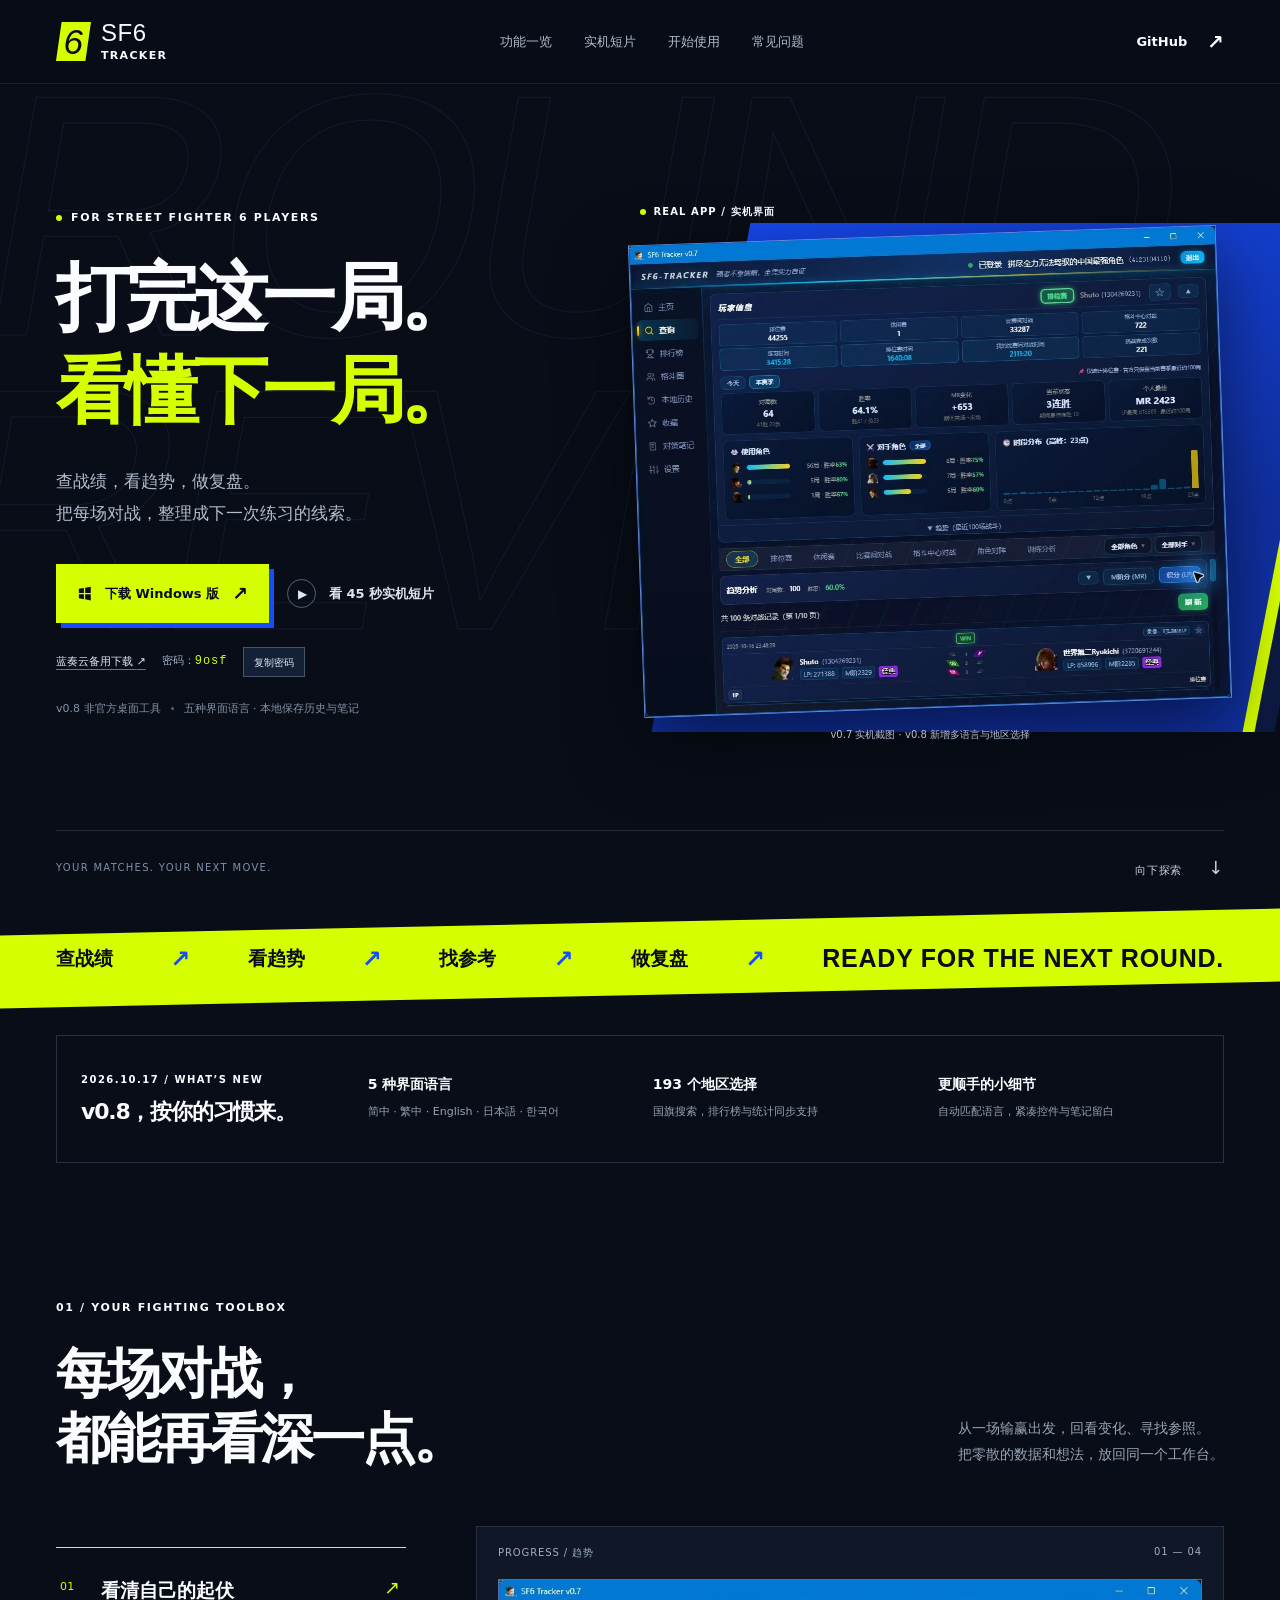
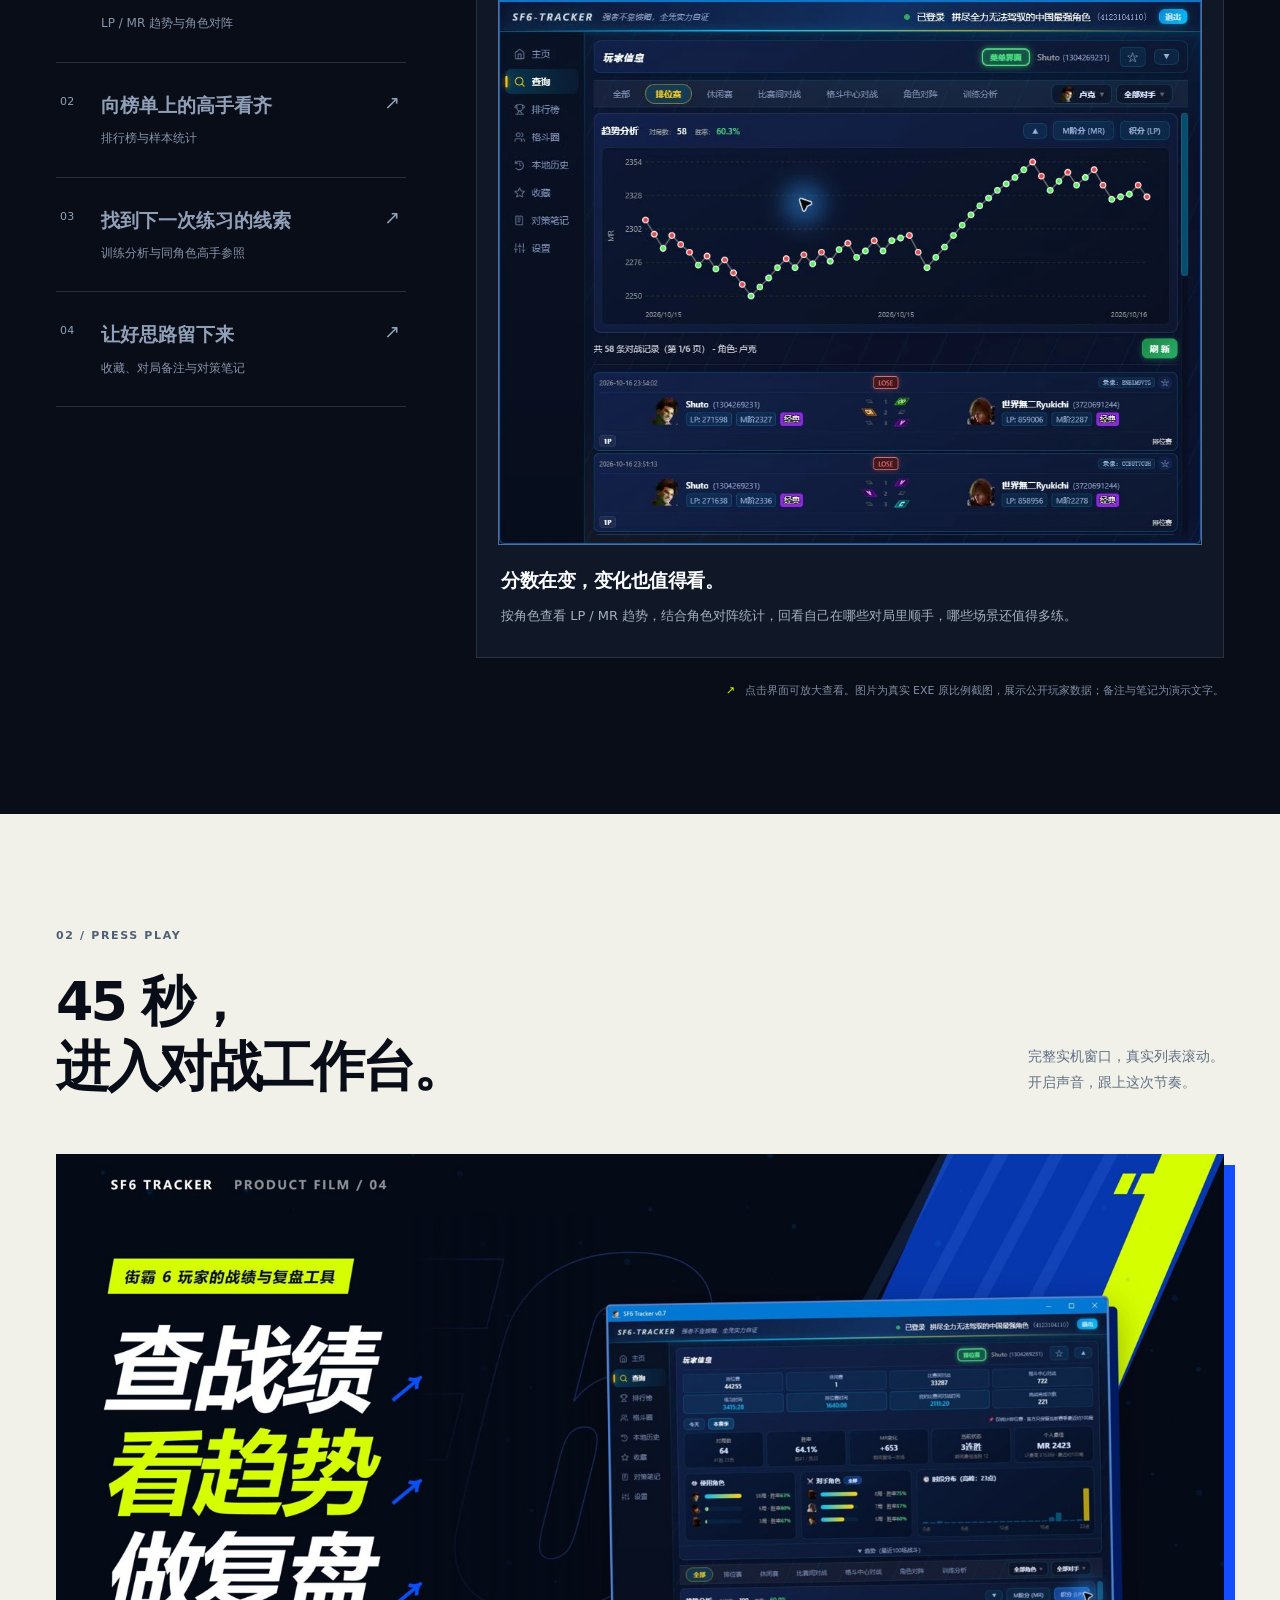
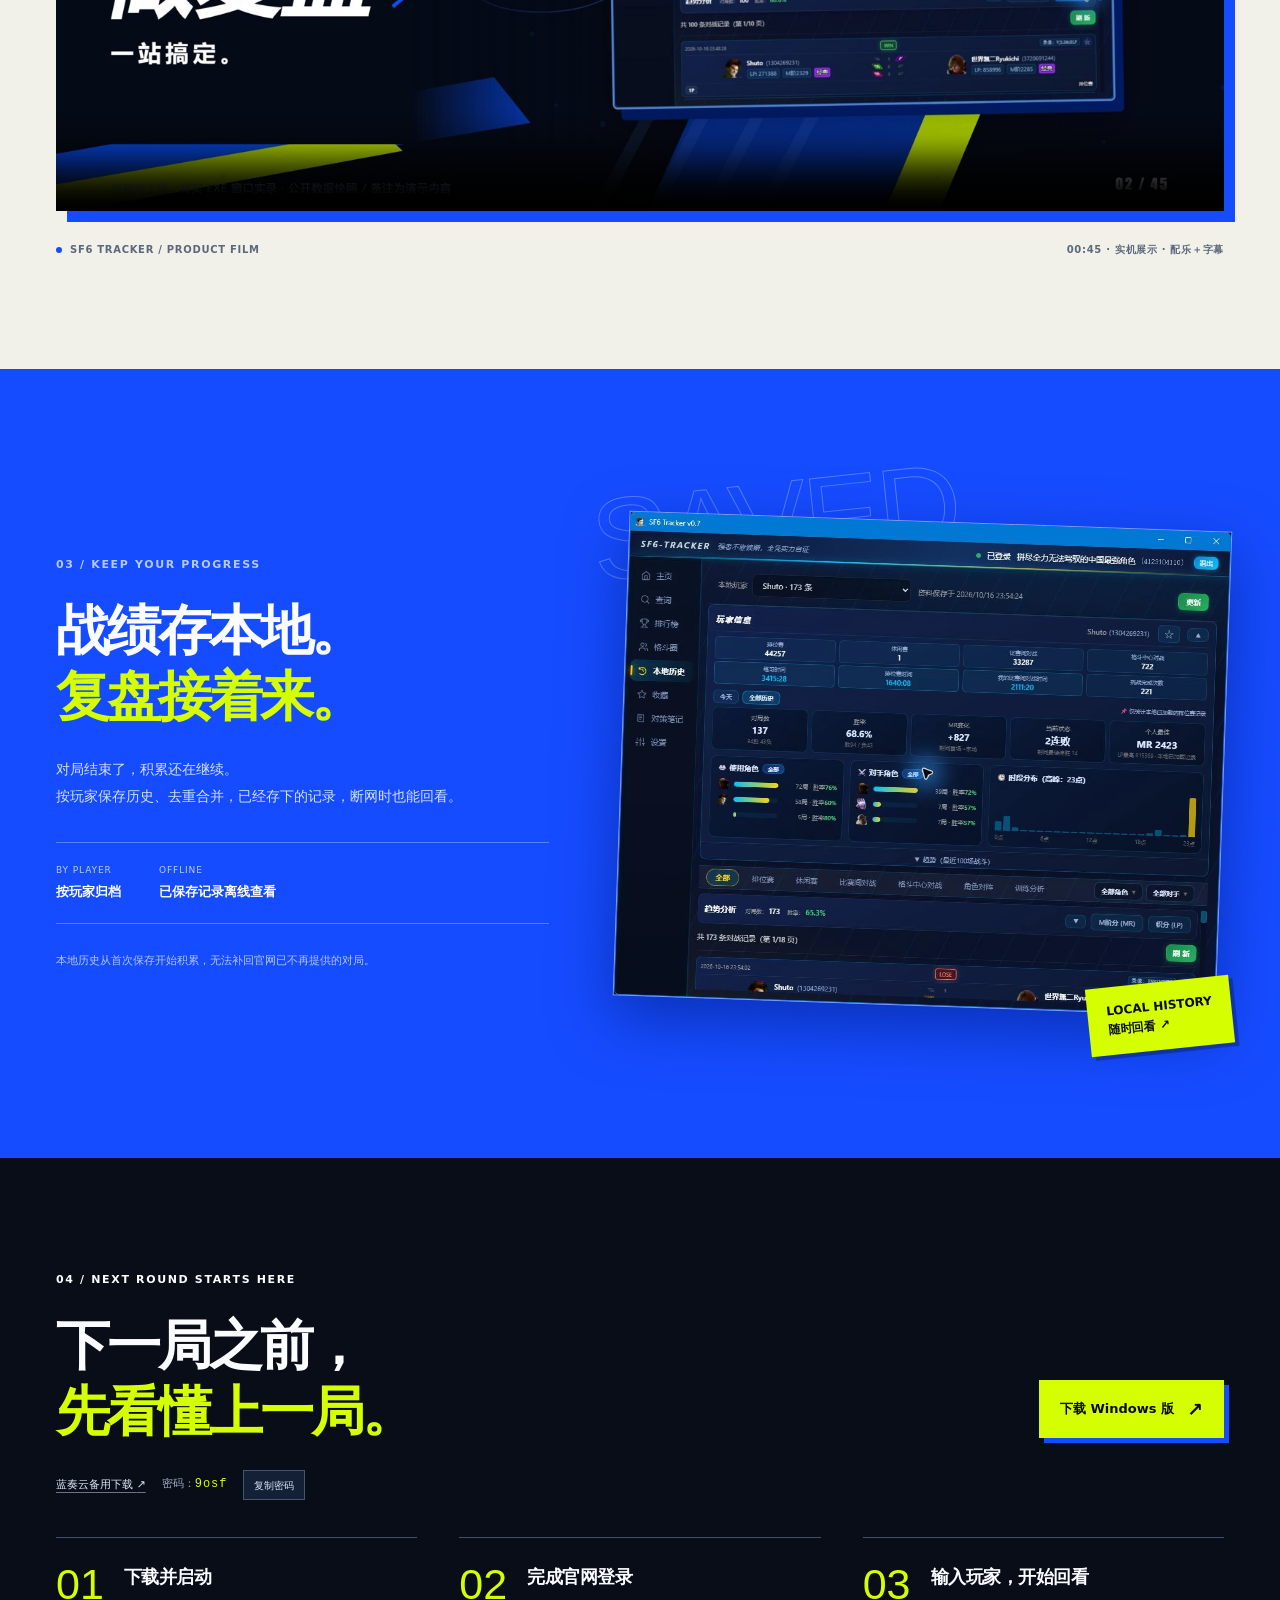
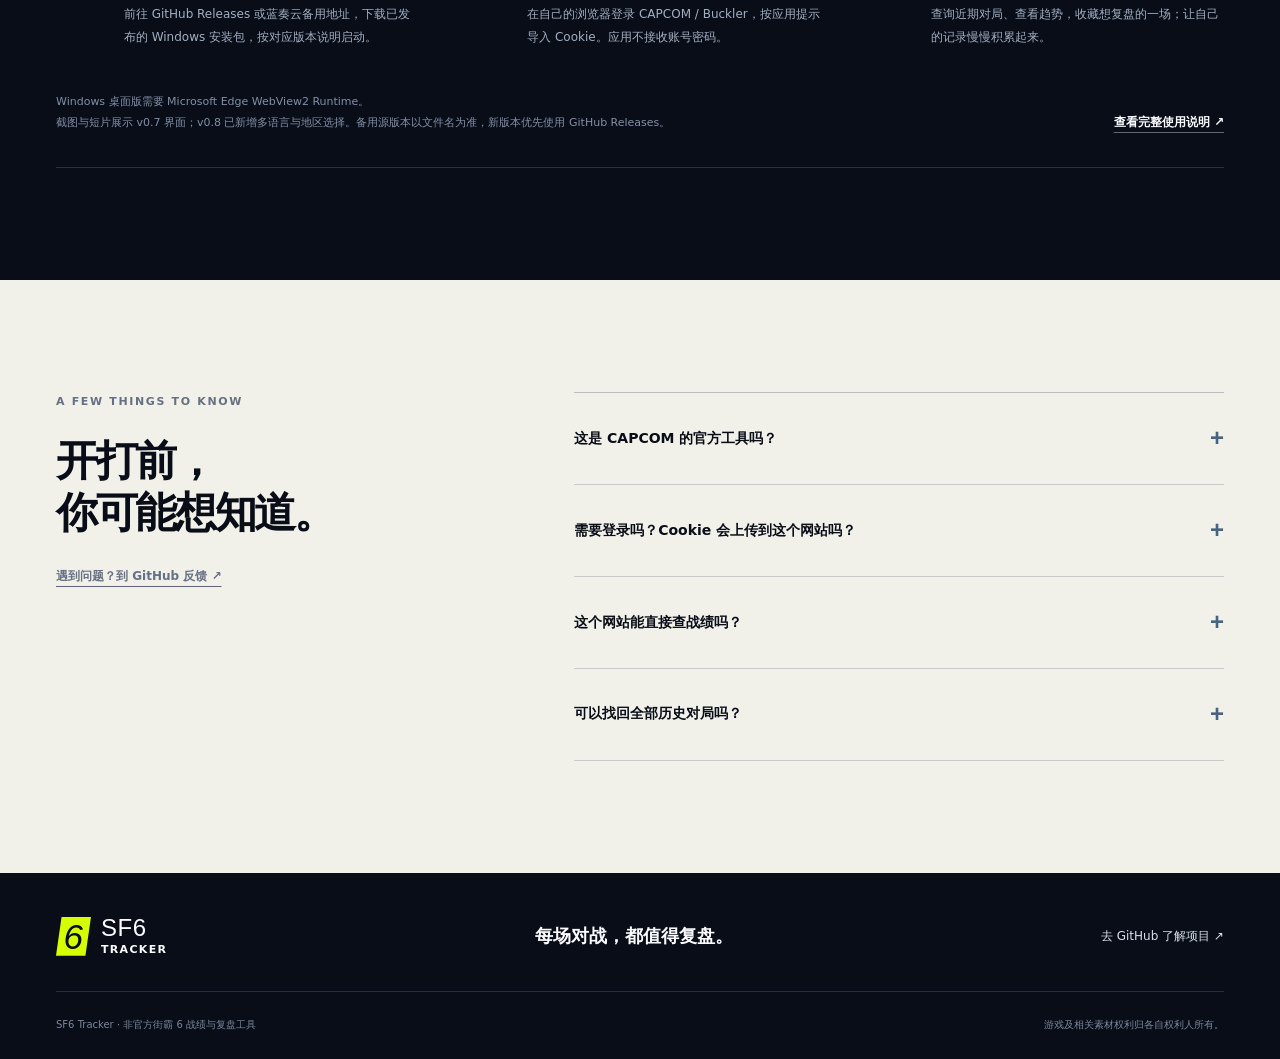
==== commit 80269da8: "fix(site): 更新备用下载地址和提取密码" ====
--- a/site/index.html
+++ b/site/index.html
@@ -37,7 +37,7 @@
           <h1 id="hero-title">打完这一局。<br><span>看懂下一局。</span></h1>
           <p class="hero-description">查战绩，看趋势，做复盘。<br>把每场对战，整理成下一次练习的线索。</p>
           <div class="hero-actions"><a class="button button-yellow" href="https://github.com/HuuuugePony/sf6-tracker/releases/latest" target="_blank" rel="noopener noreferrer"><svg viewBox="0 0 24 24" aria-hidden="true"><path d="M3 4.5 11 3v8H3zm10-1.8L22 1v10h-9zM3 13h8v8l-8-1.5zm10 0h9v10l-9-1.7z"/></svg>下载 Windows 版 <span aria-hidden="true">↗</span></a><a class="button button-plain" href="#film"><span class="play-icon" aria-hidden="true">▶</span> 看 45 秒实机短片</a></div>
-          <div class="backup-download"><a href="https://wwbjc.lanzoum.com/iDKCB4caluad" target="_blank" rel="noopener noreferrer">蓝奏云备用下载 <span aria-hidden="true">↗</span></a><span>密码：<code>93uz</code></span><button class="copy-password" type="button" data-password="93uz" aria-label="复制蓝奏云下载密码">复制密码</button><span class="copy-status" role="status" aria-live="polite"></span></div>
+          <div class="backup-download"><a href="https://wwbjc.lanzoum.com/b01i5xh97c" target="_blank" rel="noopener noreferrer">蓝奏云备用下载 <span aria-hidden="true">↗</span></a><span>密码：<code>9osf</code></span><button class="copy-password" type="button" data-password="9osf" aria-label="复制蓝奏云下载密码">复制密码</button><span class="copy-status" role="status" aria-live="polite"></span></div>
           <p class="hero-meta">v0.8 非官方桌面工具 <i></i> 五种界面语言 · 本地保存历史与笔记</p>
         </div>
         <div class="hero-product">
@@ -98,7 +98,7 @@
     <section id="start" class="start section-dark section-space" aria-labelledby="start-title">
       <div class="container">
         <div class="section-heading"><div><p class="eyebrow">04 / NEXT ROUND STARTS HERE</p><h2 id="start-title">下一局之前，<br><span>先看懂上一局。</span></h2></div><a class="button button-yellow" href="https://github.com/HuuuugePony/sf6-tracker/releases/latest" target="_blank" rel="noopener noreferrer">下载 Windows 版 <span aria-hidden="true">↗</span></a></div>
-        <div class="backup-download start-backup"><a href="https://wwbjc.lanzoum.com/iDKCB4caluad" target="_blank" rel="noopener noreferrer">蓝奏云备用下载 <span aria-hidden="true">↗</span></a><span>密码：<code>93uz</code></span><button class="copy-password" type="button" data-password="93uz" aria-label="复制蓝奏云下载密码">复制密码</button><span class="copy-status" role="status" aria-live="polite"></span></div>
+        <div class="backup-download start-backup"><a href="https://wwbjc.lanzoum.com/b01i5xh97c" target="_blank" rel="noopener noreferrer">蓝奏云备用下载 <span aria-hidden="true">↗</span></a><span>密码：<code>9osf</code></span><button class="copy-password" type="button" data-password="9osf" aria-label="复制蓝奏云下载密码">复制密码</button><span class="copy-status" role="status" aria-live="polite"></span></div>
         <ol class="steps"><li><span class="step-number">01</span><div><h3>下载并启动</h3><p>前往 GitHub Releases 或蓝奏云备用地址，下载已发布的 Windows 安装包，按对应版本说明启动。</p></div></li><li><span class="step-number">02</span><div><h3>完成官网登录</h3><p>在自己的浏览器登录 CAPCOM / Buckler，按应用提示导入 Cookie。应用不接收账号密码。</p></div></li><li><span class="step-number">03</span><div><h3>输入玩家，开始回看</h3><p>查询近期对局、查看趋势，收藏想复盘的一场；让自己的记录慢慢积累起来。</p></div></li></ol>
         <div class="start-bottom"><p>Windows 桌面版需要 Microsoft Edge WebView2 Runtime。<br>截图与短片展示 v0.7 界面；v0.8 已新增多语言与地区选择。备用源版本以文件名为准，新版本优先使用 GitHub Releases。</p><a class="text-link" href="https://github.com/HuuuugePony/sf6-tracker#usage" target="_blank" rel="noopener noreferrer">查看完整使用说明 <span aria-hidden="true">↗</span></a></div>
       </div>
